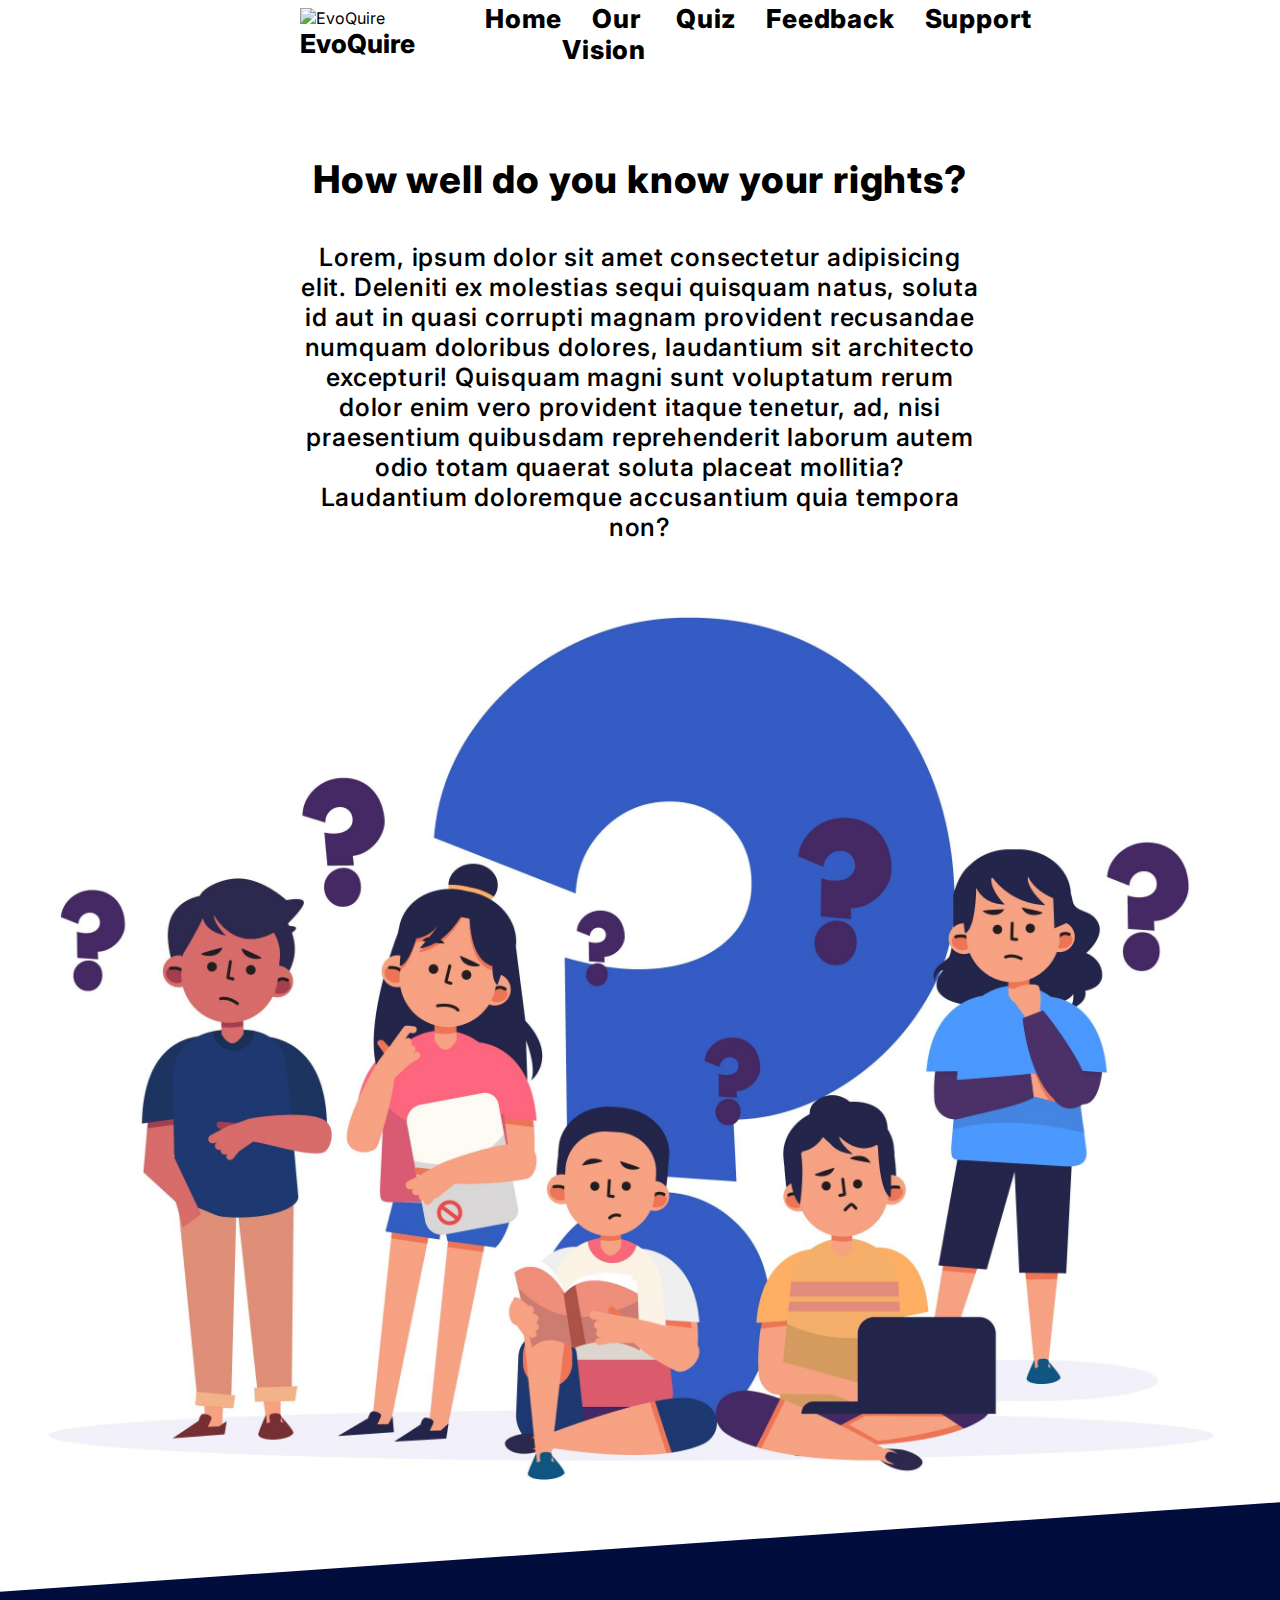
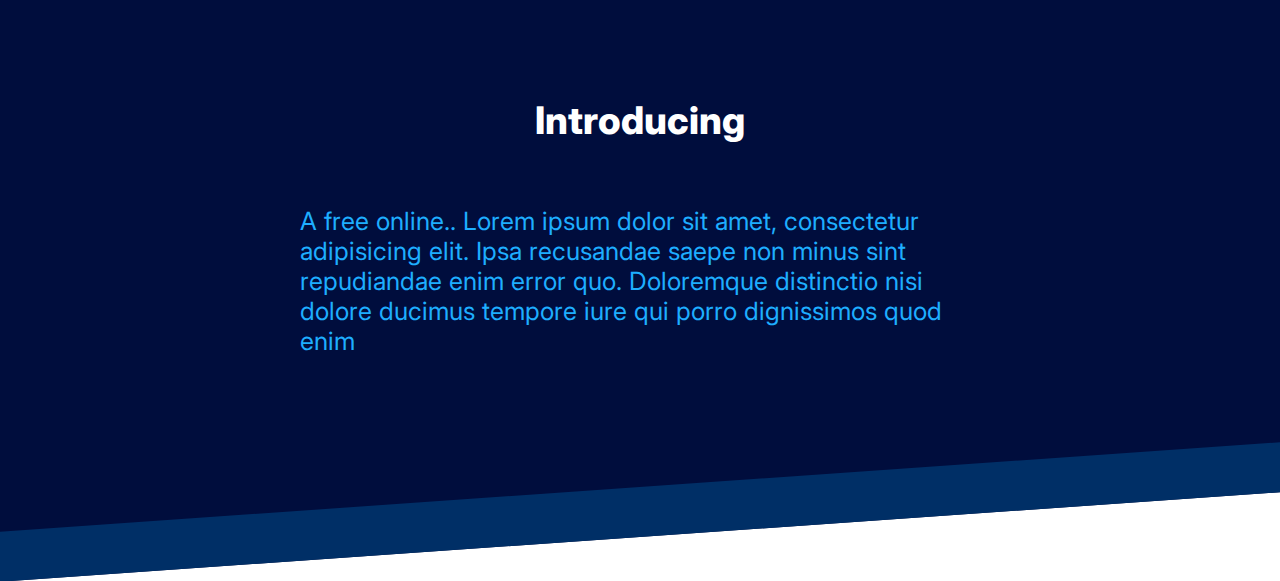
==== index.html @ 87df1ab8 "Landing page is created partly and style is added" ====
<!DOCTYPE html>
<html lang="en">
  <head>
    <meta charset="UTF-8" />
    <meta name="viewport" content="width=device-width, initial-scale=1.0" />
    <link rel="stylesheet" href="CSS/indexstyle.css" />
    <link rel="preconnect" href="https://fonts.googleapis.com" />
    <link rel="preconnect" href="https://fonts.gstatic.com" crossorigin />
    <link
      href="https://fonts.googleapis.com/css2?family=Inter:wght@100;200;300;400;500;600;700;800;900&display=swap"
      rel="stylesheet"
    />
    <title>EvoQuire - Our Vision</title>
  </head>
  <body>
    <header class="navbar">
      <div class="logo">
        <img src="#none" alt="EvoQuire" class="EvoQuire" />
        <p class="header">EvoQuire</p>
      </div>
      <div class="links">
        <ul class="link-right">
          <li><a href="#home" class="header-link">Home</a></li>
          <li><a href="#our-vision" class="header-link">Our Vision</a></li>
          <li><a href="#quiz" class="header-link">Quiz</a></li>
          <li><a href="#feedback" class="header-link">Feedback</a></li>
          <li><a href="#support" class="header-link">Support</a></li>
        </ul>
      </div>
    </header>
    <main class="content">
      <section class="upper-upper">
        <div class="text">
          <p id="heading">How well do you know your rights?</p>
          <p class="heading">
            Lorem, ipsum dolor sit amet consectetur adipisicing elit. Deleniti
            ex molestias sequi quisquam natus, soluta id aut in quasi corrupti
            magnam provident recusandae numquam doloribus dolores, laudantium
            sit architecto excepturi! Quisquam magni sunt voluptatum rerum dolor
            enim vero provident itaque tenetur, ad, nisi praesentium quibusdam
            reprehenderit laborum autem odio totam quaerat soluta placeat
            mollitia? Laudantium doloremque accusantium quia tempora non?
          </p>
        </div>
      </section>
      <section class="upper-lower">
        <div class="image">
            <img src="assets/indexquestion.jpg" alt="Do you know your rights" class = "image-holder">
        </div>
      </section>
      <section class="middle-upper">
        <div class="middle-dark">
            <p class="intro-text" id = "text">Introducing</p>
            <p class="intro-text">A free online.. Lorem ipsum dolor sit amet, consectetur adipisicing elit. Ipsa recusandae saepe non minus sint repudiandae enim error quo. Doloremque distinctio nisi dolore ducimus tempore iure qui porro dignissimos quod enim</p>
        </div>
        <div class="middle-light">
        </div>
      </section>
    </main>
  </body>
</html>
---- CSS/indexstyle.css ----
* {
    font-family: 'Inter', sans-serif;
}

body {
    margin:0 auto;
    padding:0;
    min-height: 100vh;
    min-width: 100vw;
}
/*Header part*/
.header {
    display:inline;
    font-size:26px;
    font-weight: 800;
    color:#000000;
}

.navbar {
    color:#000000;
    background-color: white;
    display:flex;
    justify-content: space-between;
    align-items: center;
    padding:0 300px;
    height:7.5vh;
}

.link-right {
    display:flex;
    justify-content: space-evenly;
    list-style: none;
}

.header-link {
    text-decoration: none;
    font-size: 26px;
    font-weight: 800;
    letter-spacing: 0.05rem;
    color:#000000;
    padding-left:30px;
}

/*Header part*/
/*main part*/

.text {
    padding:50px 300px 0px 300px;
    color:#000000;
    font-size: 25px;
    font-weight: 550;
    letter-spacing: 0.05rem;
    text-align: center;
    display: flex;
    flex-direction: column;
    justify-content: center;
    align-items: center;
}

#heading {
    font-size: 38px;
    font-weight: 800;
    margin-bottom: 15px;
}
.image {
    display:flex;
    justify-content: center;
    align-items: center;
}
.image-holder {
    width:90em;
    height:60em;
    margin-top:0px;
}

.middle-dark {
    margin-top:20px;
    background-color:#000d3d;
    left:0px;
    right: 0px;
    height:590px;
    color:white;
    transform: skewY(-4deg);
    display:flex;
    flex-direction: column;
    justify-content: flex-start;
    align-items: center;

}

.intro-text {
    transform: skewY(4deg);
    font-size: 25px;
    color:#1eaeff;
    padding:0px 300px;
}

#text {
    font-size: 38px;
    color:white;
    font-weight: 800;
    margin-top:150px;
}

.middle-light {
    color:#000d3d;
    position: absolute;
    left: 0px;
    right:0px;
    height:50px;
    background-color: #002f66;
    transform: skewY(-4deg);
    z-index: 1400;
}

.middle-upper {
    display:flex;
    flex-direction: column-reverse;
}
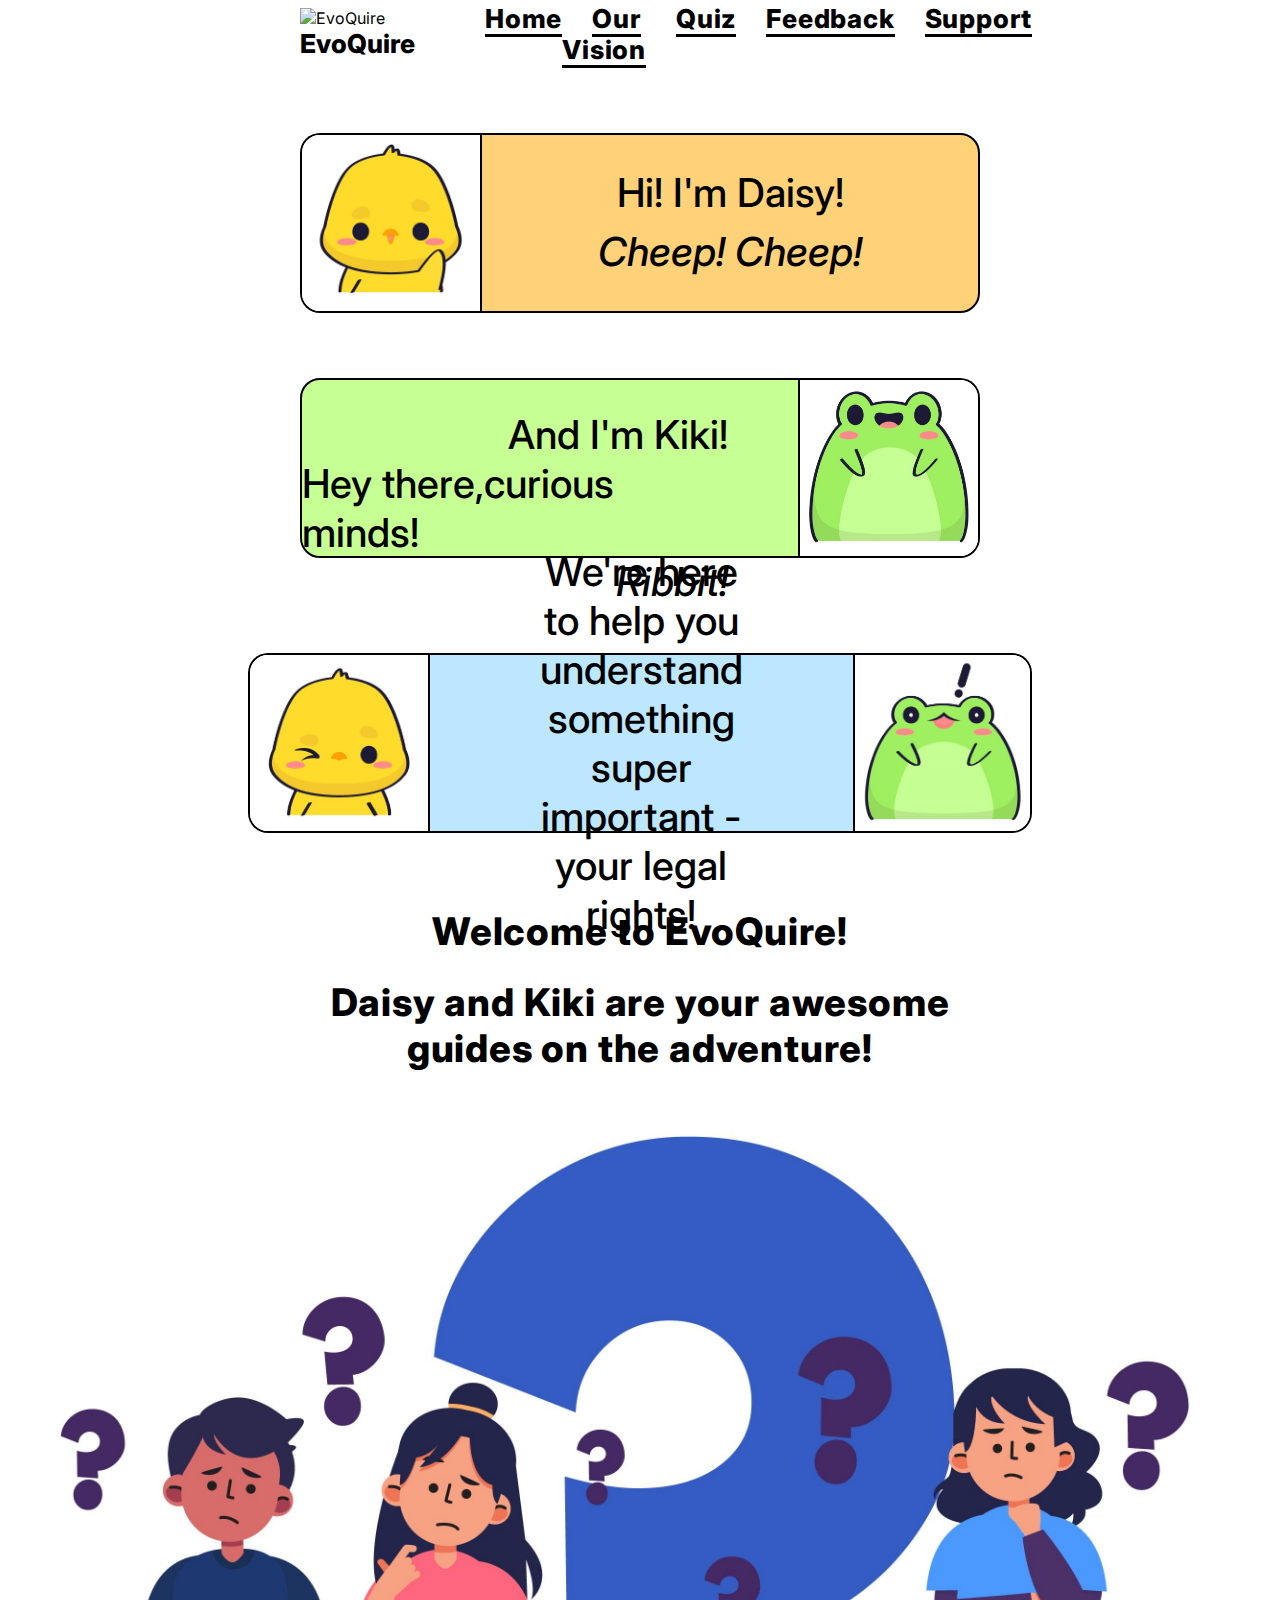
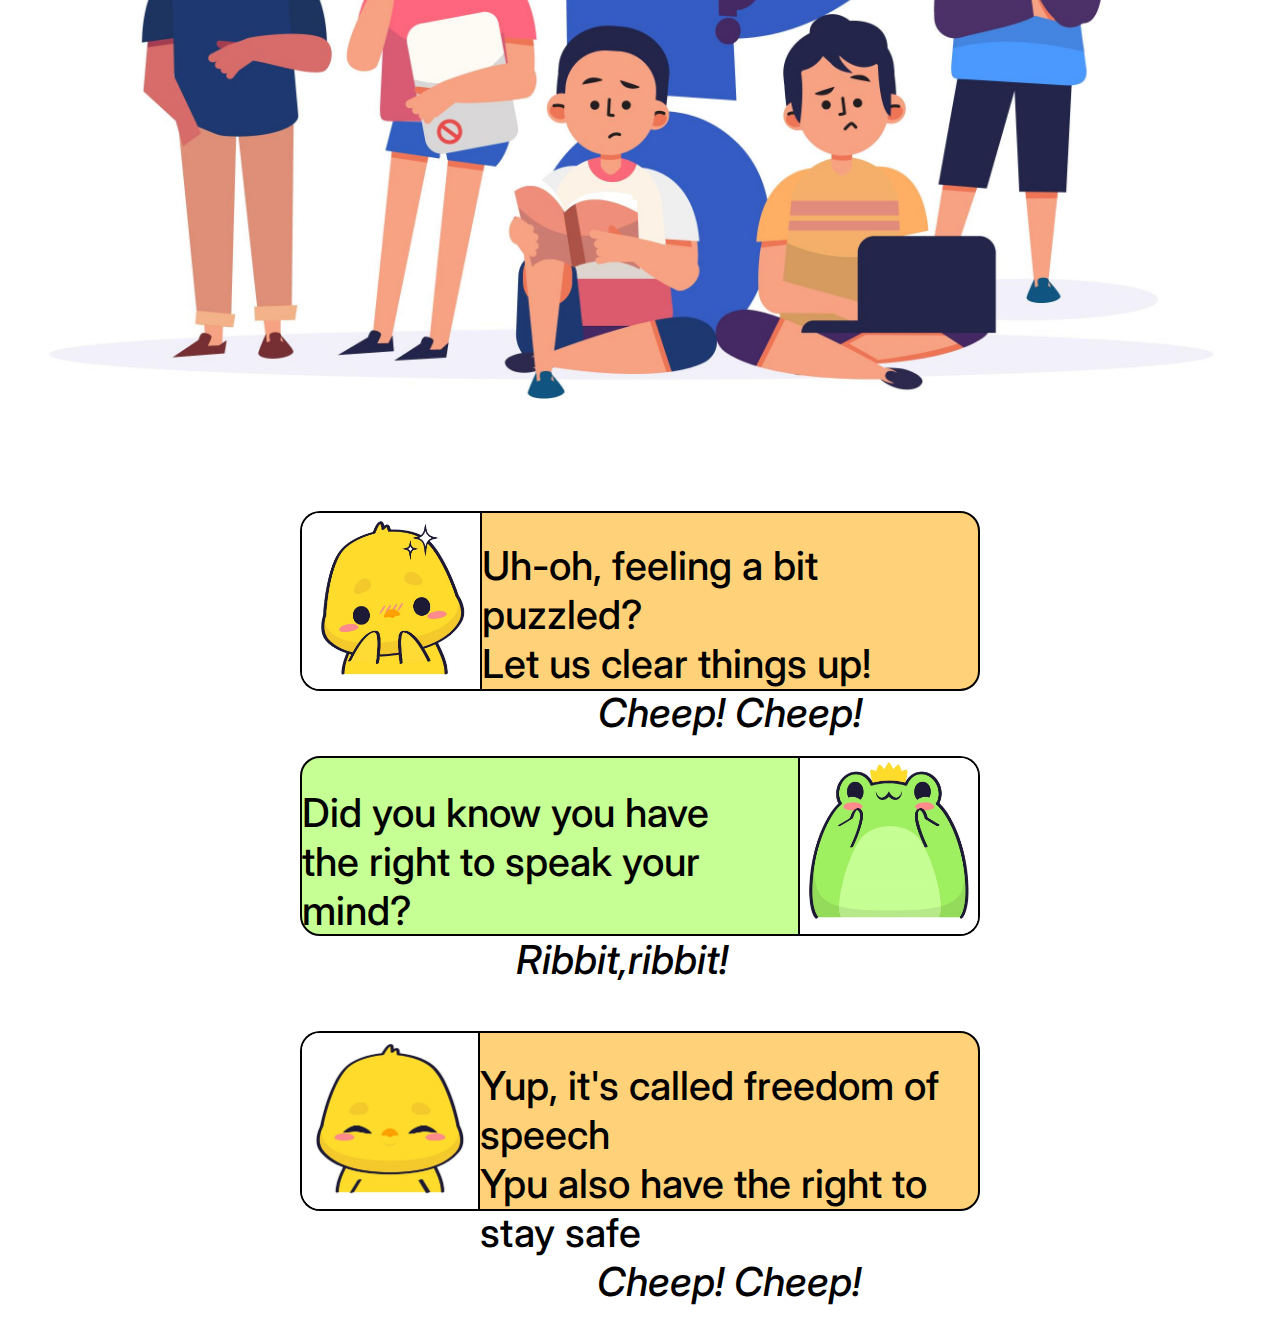
==== commit 26f649d0: "Modified the index page" ====
--- a/index.html
+++ b/index.html
@@ -28,32 +28,78 @@
         </ul>
       </div>
     </header>
+    <!--no change above -->
     <main class="content">
+      <section class="daisy-1">
+        <div class="area-1">
+            <img src="assets/daisy/daisy_02.jpg" alt="daisy" class="image-1">
+            <div class="dialogue-1">
+                <p class="dialogue-daisy-1">Hi! I'm Daisy!</p>
+                <p class="dialogue-daisy-1" id="daisy">Cheep! Cheep!</p>
+            </div>
+        </div>
+      </section>
+      <section class="daisy-2">
+        <div class="area-2">
+            <img src="assets/kiki/kiki_01.jpg" alt="Kiki" class="image-2">
+            <div class="dialogue-2">
+                <p class="dialogue-daisy-2">And I'm Kiki!</p>
+                <p class="dialogue-daisy-2">Hey there,curious minds!</p>
+                <p class="dialogue-daisy-2" id="daisy">Ribbit!</p>
+            </div>
+        </div>
+      </section>
+      <section class="daisy-3">
+        <div class="area-3">
+            <img src="assets/daisy/daisy_06.jpg" alt="daisy" class="image-3">
+            <div class="dialogue-3">
+                <p class="dialogue-daisy-3">We're here to help you understand something super important - your legal rights!</p>
+            </div>
+            <img src="assets/kiki/kiki_05.jpg" alt="kiki" class="image-4">
+        </div>
+      </section>
       <section class="upper-upper">
         <div class="text">
-          <p id="heading">How well do you know your rights?</p>
+          <p class="heading">Welcome to EvoQuire!</p>
           <p class="heading">
-            Lorem, ipsum dolor sit amet consectetur adipisicing elit. Deleniti
-            ex molestias sequi quisquam natus, soluta id aut in quasi corrupti
-            magnam provident recusandae numquam doloribus dolores, laudantium
-            sit architecto excepturi! Quisquam magni sunt voluptatum rerum dolor
-            enim vero provident itaque tenetur, ad, nisi praesentium quibusdam
-            reprehenderit laborum autem odio totam quaerat soluta placeat
-            mollitia? Laudantium doloremque accusantium quia tempora non?
+            Daisy and Kiki are your awesome guides on the adventure!
           </p>
         </div>
       </section>
       <section class="upper-lower">
         <div class="image">
-            <img src="assets/indexquestion.jpg" alt="Do you know your rights" class = "image-holder">
+          <img
+            src="assets/indexquestion.jpg"
+            alt="Do you know your rights"
+            class="image-holder"
+          />
         </div>
       </section>
-      <section class="middle-upper">
-        <div class="middle-dark">
-            <p class="intro-text" id = "text">Introducing</p>
-            <p class="intro-text">A free online.. Lorem ipsum dolor sit amet, consectetur adipisicing elit. Ipsa recusandae saepe non minus sint repudiandae enim error quo. Doloremque distinctio nisi dolore ducimus tempore iure qui porro dignissimos quod enim</p>
+      <section class="daisy-1">
+        <div class="area-1">
+            <img src="assets/daisy/daisy_01.jpg" alt="daisy" class="image-1">
+            <div class="dialogue-1">
+                <p class="dialogue-daisy-1">Uh-oh, feeling a bit puzzled?<br>Let us clear things up!</p>
+                <p class="dialogue-daisy-1" id="daisy">Cheep! Cheep!</p>
+            </div>
         </div>
-        <div class="middle-light">
+      </section>
+      <section class="daisy-2">
+        <div class="area-2">
+            <img src="assets/kiki/kiki_04.jpg" alt="Kiki" class="image-2">
+            <div class="dialogue-2">
+                <p class="dialogue-daisy-2">Did you know you have the right to speak your mind?</p>
+                <p class="dialogue-daisy-2" id="daisy">Ribbit,ribbit!</p>
+            </div>
+        </div>
+      </section>
+      <section class="daisy-1">
+        <div class="area-1">
+            <img src="assets/daisy/daisy_04.jpg" alt="daisy" class="image-1">
+            <div class="dialogue-1">
+                <p class="dialogue-daisy-1">Yup, it's called freedom of speech <br>Ypu also have the right to stay safe</p>
+                <p class="dialogue-daisy-1" id="daisy">Cheep! Cheep!</p>
+            </div>
         </div>
       </section>
     </main>
--- a/CSS/indexstyle.css
+++ b/CSS/indexstyle.css
@@ -38,11 +38,163 @@
     font-weight: 800;
     letter-spacing: 0.05rem;
     color:#000000;
-    padding-left:30px;
+    margin-left:30px;
+    border-bottom: 3.6px solid black;
 }
 
 /*Header part*/
 /*main part*/
+
+.daisy-1 {
+    margin-top: 50px;;
+    width:auto;
+    height:210px;
+}
+
+.area-1 {
+    height:210px;
+    padding:0px 300px;
+    display: flex;
+    justify-content: flex-start;
+    align-items: center;
+}
+
+.image-1 {
+    height:180px;
+    width:180px;
+    box-sizing: border-box;
+    border: 2.5px solid black;
+    border-top-left-radius: 20px;
+    border-bottom-left-radius: 20px;
+    border-right:none;
+}
+
+.dialogue-1 {
+    padding-top:28px;
+    display: flex;
+    flex-direction: column;
+    align-items: center;
+    justify-content: space-around;
+    box-sizing: border-box;
+    border-top-right-radius: 20px;
+    border-bottom-right-radius: 20px;
+    border: 2.5px solid black;
+    height:180px;
+    width:600px;
+    background-color: #ffd178;
+}
+
+.dialogue-daisy-1{
+    margin:0px;
+    font-size:40px;
+    font-weight: 500;
+}
+
+#daisy {
+    padding-bottom: 30px;
+    font-style: italic;
+}
+
+.daisy-2 {
+    margin-top: 50px;;
+    width:auto;
+    height:210px;
+}
+.area-2 {
+    height:210px;
+    padding:0px 300px;
+    display: flex;
+    flex-direction: row-reverse;
+}
+
+.dialogue-daisy-2 {
+    margin:0px;
+    font-size:40px;
+    font-weight: 500;
+}
+
+.image-2 {
+    height:180px;
+    width:180px;
+    box-sizing: border-box;
+    border: 2.5px solid black;
+    border-top-right-radius: 20px;
+    border-bottom-right-radius: 20px;
+    border-left:none;
+}
+
+.dialogue-2 {
+    padding-top: 30px;
+    padding-right: 70px;
+    display: flex;
+    flex-direction: column;
+    align-items: flex-end;
+    justify-content: space-around;
+    box-sizing: border-box;
+    border-top-left-radius: 20px;
+    border-bottom-left-radius: 20px;
+    border: 2.5px solid black;
+    height:180px;
+    width:600px;
+    background-color: #c6ff94;
+}
+
+.daisy-3 {
+    margin-top: 50px;;
+    width:auto;
+    height:210px;
+}
+
+.area-3 {
+    height:210px;
+    padding:0px 300px;
+    display: flex;
+    justify-content: center;
+    align-items: center;
+}
+
+.image-3 {
+    height:180px;
+    width:180px;
+    box-sizing: border-box;
+    border: 2.5px solid black;
+    border-top-left-radius: 20px;
+    border-bottom-left-radius: 20px;
+    border-right:none;
+}
+
+.dialogue-3 {
+    padding:5px 10px;
+    display: flex;
+    flex-direction: column;
+    align-items: center;
+    justify-content: center;
+    box-sizing: border-box;
+    border-left: none;
+    border-right: none;
+    border: 2.5px solid black;
+    height:180px;
+    width:60em;
+    background-color: #bce7ff;
+}
+
+.dialogue-daisy-3{
+    margin:0px;
+    font-size:40px;
+    font-weight: 500;
+    text-align: center;
+    padding: 0px 100px;
+}
+
+.image-4 {
+    height:180px;
+    width:180px;
+    box-sizing: border-box;
+    border: 2.5px solid black;
+    border-top-right-radius: 20px;
+    border-bottom-right-radius: 20px;
+    border-left:none;
+}
 
 .text {
     padding:50px 300px 0px 300px;
@@ -57,11 +209,13 @@
     align-items: center;
 }
 
-#heading {
+.heading {
     font-size: 38px;
     font-weight: 800;
     margin-bottom: 15px;
-}
+    margin-top:10px;
+}
+
 .image {
     display:flex;
     justify-content: center;
@@ -72,48 +226,3 @@
     height:60em;
     margin-top:0px;
 }
-
-.middle-dark {
-    margin-top:20px;
-    background-color:#000d3d;
-    left:0px;
-    right: 0px;
-    height:590px;
-    color:white;
-    transform: skewY(-4deg);
-    display:flex;
-    flex-direction: column;
-    justify-content: flex-start;
-    align-items: center;
-
-}
-
-.intro-text {
-    transform: skewY(4deg);
-    font-size: 25px;
-    color:#1eaeff;
-    padding:0px 300px;
-}
-
-#text {
-    font-size: 38px;
-    color:white;
-    font-weight: 800;
-    margin-top:150px;
-}
-
-.middle-light {
-    color:#000d3d;
-    position: absolute;
-    left: 0px;
-    right:0px;
-    height:50px;
-    background-color: #002f66;
-    transform: skewY(-4deg);
-    z-index: 1400;
-}
-
-.middle-upper {
-    display:flex;
-    flex-direction: column-reverse;
-}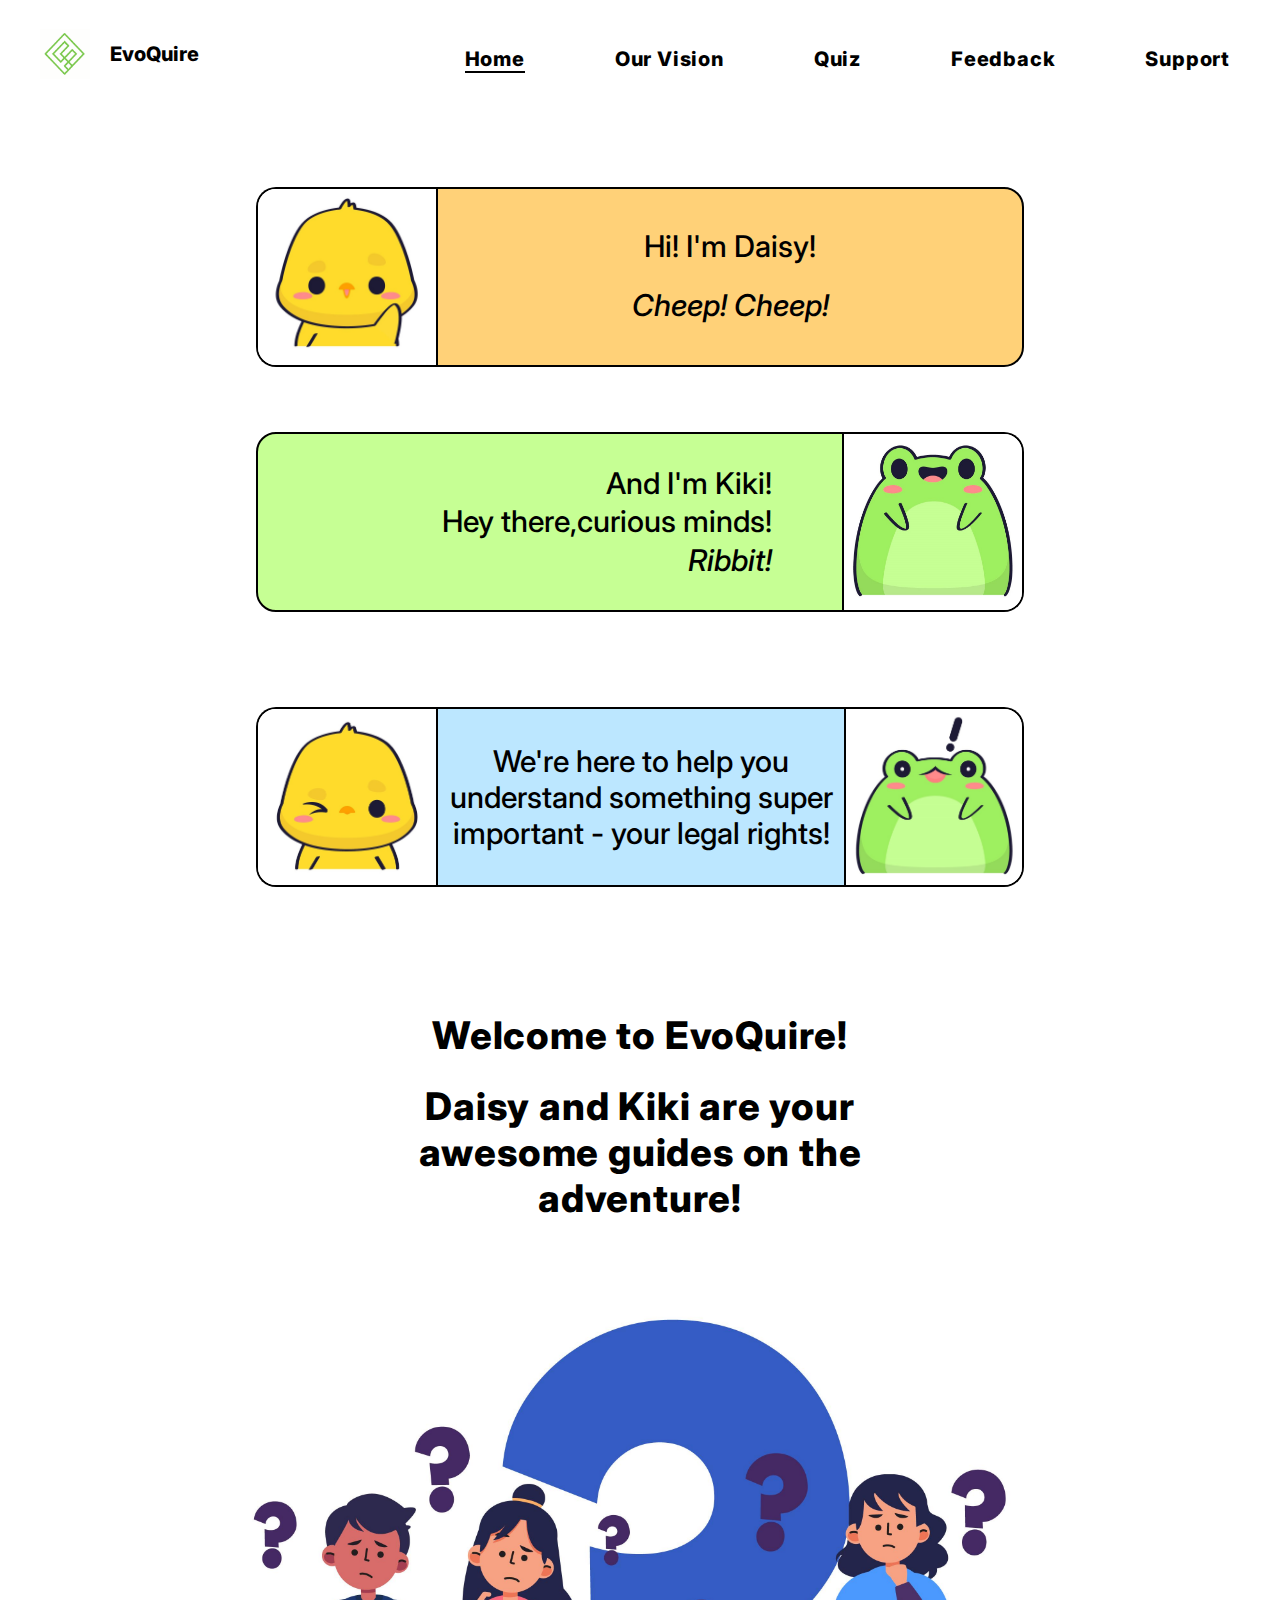
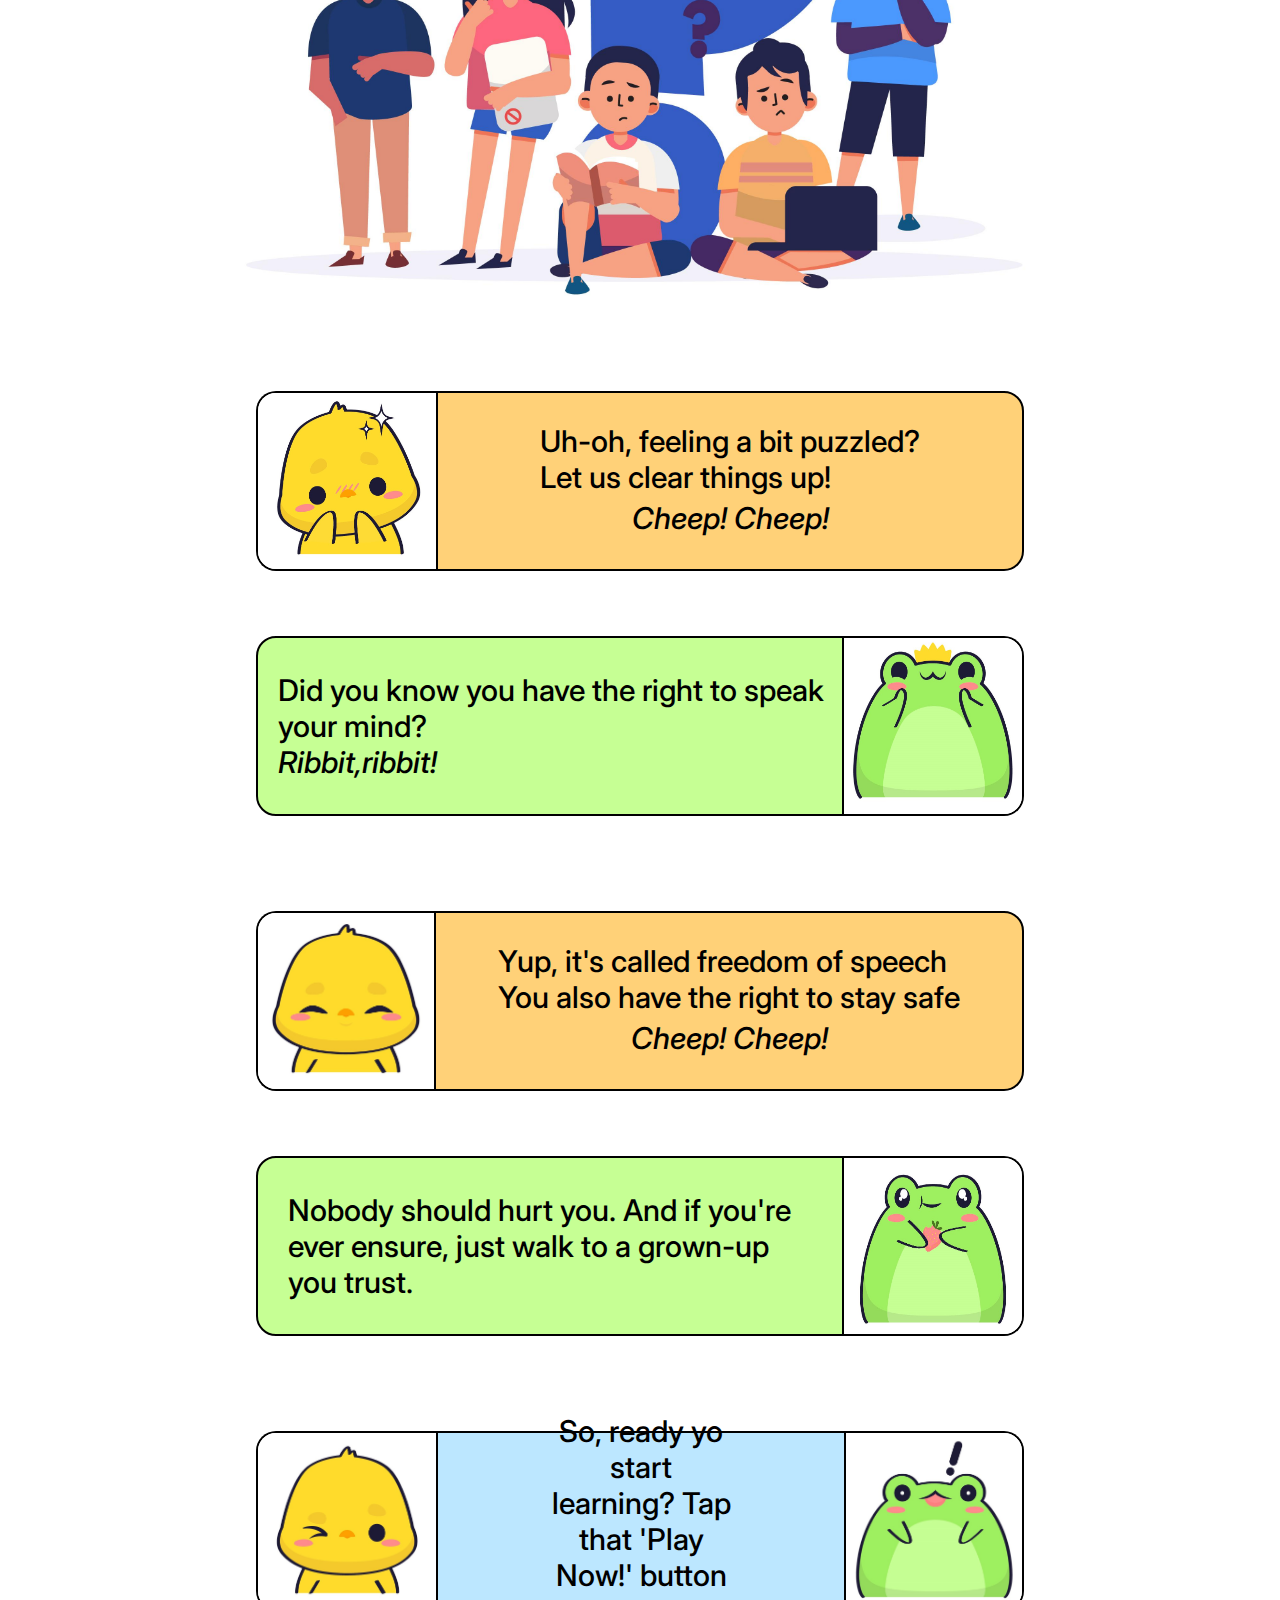
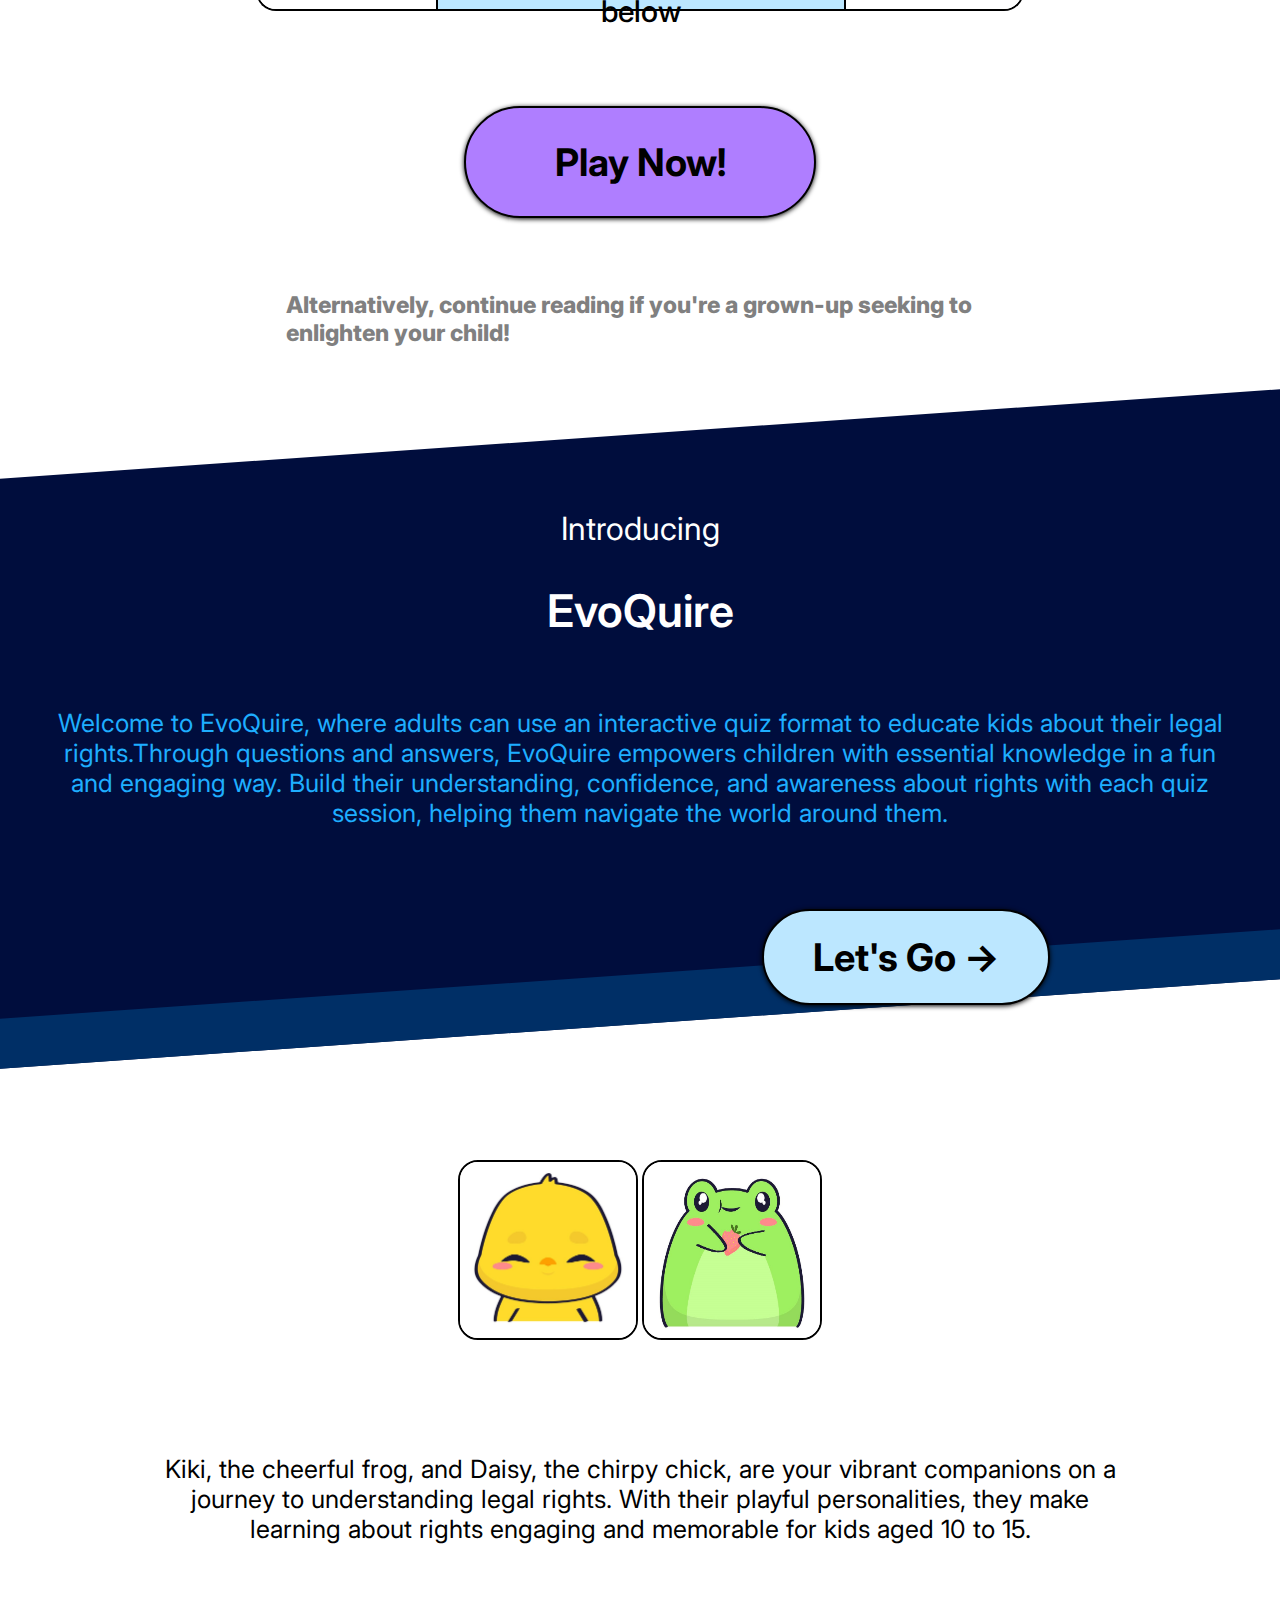
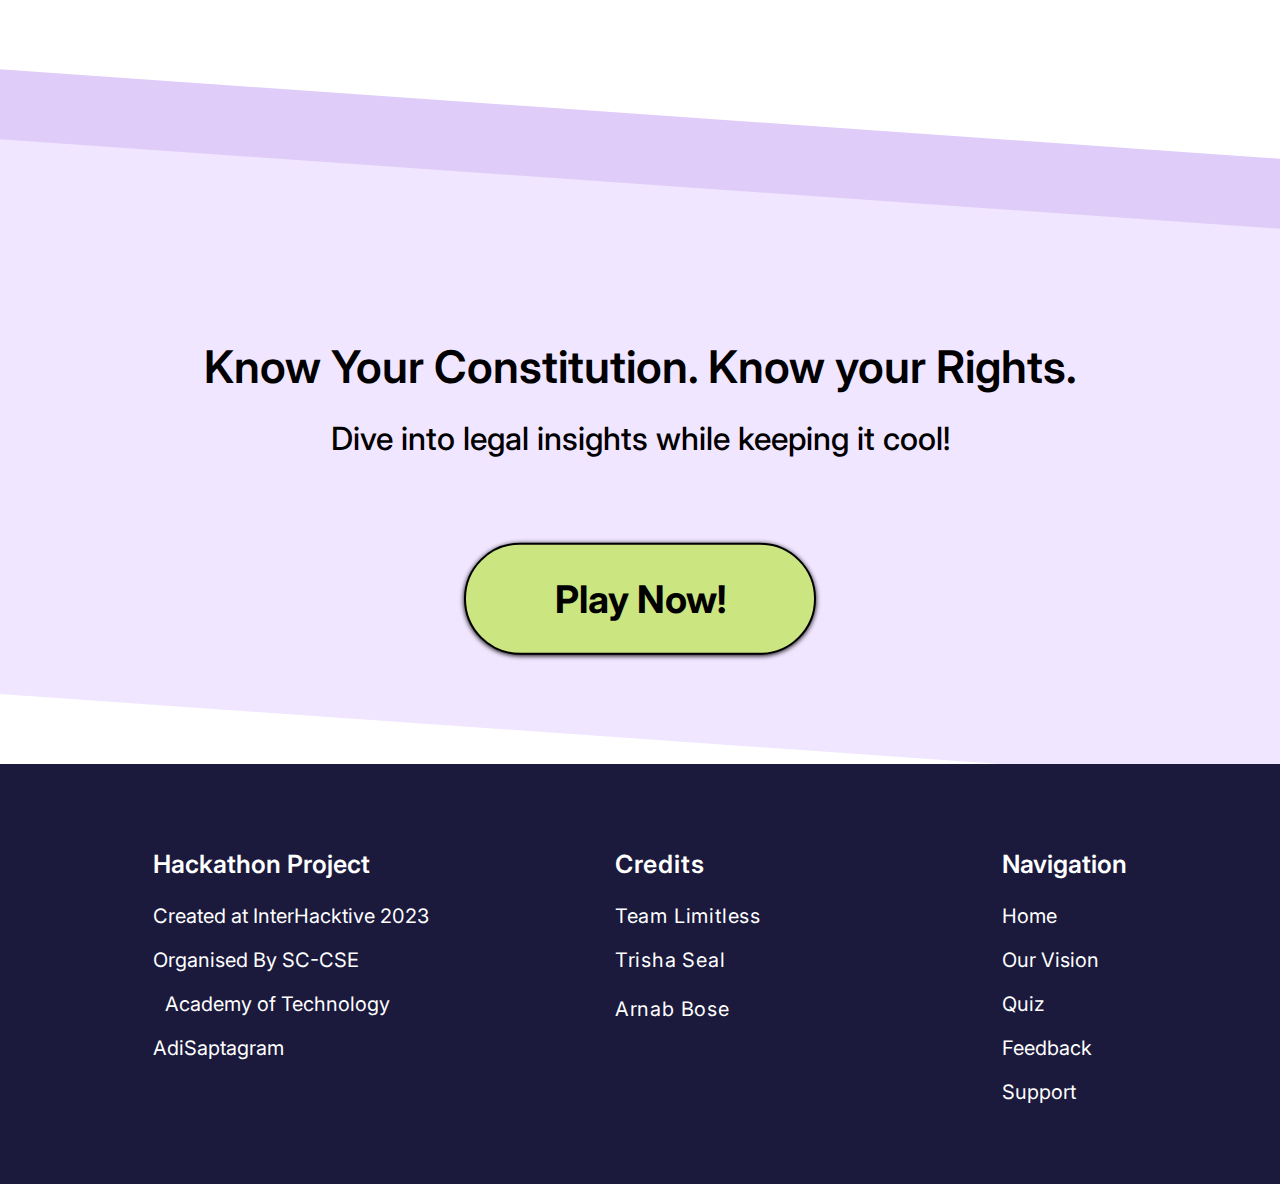
==== commit b054baf3: "landing page fix" ====
--- a/index.html
+++ b/index.html
@@ -1,107 +1,220 @@
 <!DOCTYPE html>
 <html lang="en">
-  <head>
-    <meta charset="UTF-8" />
-    <meta name="viewport" content="width=device-width, initial-scale=1.0" />
-    <link rel="stylesheet" href="CSS/indexstyle.css" />
-    <link rel="preconnect" href="https://fonts.googleapis.com" />
-    <link rel="preconnect" href="https://fonts.gstatic.com" crossorigin />
-    <link
-      href="https://fonts.googleapis.com/css2?family=Inter:wght@100;200;300;400;500;600;700;800;900&display=swap"
-      rel="stylesheet"
-    />
-    <title>EvoQuire - Our Vision</title>
-  </head>
-  <body>
-    <header class="navbar">
-      <div class="logo">
-        <img src="#none" alt="EvoQuire" class="EvoQuire" />
-        <p class="header">EvoQuire</p>
-      </div>
-      <div class="links">
-        <ul class="link-right">
-          <li><a href="#home" class="header-link">Home</a></li>
-          <li><a href="#our-vision" class="header-link">Our Vision</a></li>
-          <li><a href="#quiz" class="header-link">Quiz</a></li>
-          <li><a href="#feedback" class="header-link">Feedback</a></li>
-          <li><a href="#support" class="header-link">Support</a></li>
+
+<head>
+  <meta charset="UTF-8" />
+  <meta name="viewport" content="width=device-width, initial-scale=1.0" />
+  <link rel="stylesheet" href="CSS/indexstyle.css" />
+  <link rel="stylesheet" href="https://cdnjs.cloudflare.com/ajax/libs/font-awesome/6.4.2/css/all.min.css"
+    integrity="sha512-z3gLpd7yknf1YoNbCzqRKc4qyor8gaKU1qmn+CShxbuBusANI9QpRohGBreCFkKxLhei6S9CQXFEbbKuqLg0DA=="
+    crossorigin="anonymous" referrerpolicy="no-referrer" />
+  <link rel="preconnect" href="https://fonts.googleapis.com" />
+  <link rel="preconnect" href="https://fonts.gstatic.com" crossorigin />
+  <link href="https://fonts.googleapis.com/css2?family=Inter:wght@100;200;300;400;500;600;700;800;900&display=swap"
+    rel="stylesheet" />
+  <link rel="icon" type="image/x-icon" href="assets/logo.svg">
+  <title>EvoQuire - Home</title>
+</head>
+
+<body>
+  <header class="navbar">
+    <div class="logo">
+      <img src="assets/logoonly.png" alt="EvoQuire" class="EvoQuire" />
+      <p class="header">EvoQuire</p>
+    </div>
+    <div class="links">
+      <ul class="link-right">
+        <li><a href="index.html" class="header-link" id="current">Home</a></li>
+        <li><a href="about.html" class="header-link">Our Vision</a></li>
+        <li><a href="quiz.html" class="header-link">Quiz</a></li>
+        <li><a href="feedback.html" class="header-link">Feedback</a></li>
+        <li><a href="support.html" class="header-link">Support</a></li>
+      </ul>
+    </div>
+  </header>
+  <!--no change above -->
+  <main class="content">
+    <section class="daisy-1">
+      <div class="area-1">
+        <img src="assets/daisy/daisy_02.jpg" alt="daisy" class="image-1">
+        <div class="dialogue-1">
+          <p class="dialogue-daisy-1">Hi! I'm Daisy!</p>
+          <p class="dialogue-daisy-1" id="daisy">Cheep! Cheep!</p>
+        </div>
+      </div>
+    </section>
+    <section class="daisy-2">
+      <div class="area-2">
+        <img src="assets/kiki/kiki_01.jpg" alt="Kiki" class="image-2">
+        <div class="dialogue-2">
+          <p class="dialogue-daisy-2">And I'm Kiki!</p>
+          <p class="dialogue-daisy-2">Hey there,curious minds!</p>
+          <p class="dialogue-daisy-2" id="daisy">Ribbit!</p>
+        </div>
+      </div>
+    </section>
+    <section class="daisy-3">
+      <div class="area-3">
+        <img src="assets/daisy/daisy_06.jpg" alt="daisy" class="image-3">
+        <div class="dialogue-3">
+          <p class="dialogue-daisy-3">We're here to help you understand something super important - your legal rights!
+          </p>
+        </div>
+        <img src="assets/kiki/kiki_05.jpg" alt="kiki" class="image-4">
+      </div>
+    </section>
+    <section class="upper-upper">
+      <div class="text">
+        <p class="heading">Welcome to EvoQuire!</p>
+        <p class="heading">
+          Daisy and Kiki are your awesome guides on the adventure!
+        </p>
+      </div>
+    </section>
+    <section class="upper-lower">
+      <div class="image">
+        <img src="assets/indexquestion.jpg" alt="Do you know your rights" class="image-holder" />
+      </div>
+    </section>
+    <section class="daisy-1">
+      <div class="area-1">
+        <img src="assets/daisy/daisy_01.jpg" alt="daisy" class="image-1">
+        <div class="dialogue-1">
+          <p class="dialogue-daisy-1">Uh-oh, feeling a bit puzzled?<br>Let us clear things up!</p>
+          <p class="dialogue-daisy-1" id="daisy">Cheep! Cheep!</p>
+        </div>
+      </div>
+    </section>
+    <section class="daisy-5">
+      <div class="area-5">
+        <img src="assets/kiki/kiki_04.jpg" alt="Kiki" class="image-5">
+        <div class="dialogue-5">
+          <p class="dialogue-daisy-5">Did you know you have the right to speak your mind?</p>
+          <p class="dialogue-daisy-5" id="daisy">Ribbit,ribbit!</p>
+        </div>
+      </div>
+    </section>
+    <section class="daisy-6">
+      <div class="area-6">
+        <img src="assets/daisy/daisy_04.jpg" alt="daisy" class="image-6">
+        <div class="dialogue-6">
+          <p class="dialogue-daisy-6">Yup, it's called freedom of speech <br>You also have the right to stay safe</p>
+          <p class="dialogue-daisy-6" id="daisy">Cheep! Cheep!</p>
+        </div>
+      </div>
+    </section>
+    <section class="daisy-7">
+      <div class="area-7">
+        <img src="assets/kiki/kiki_03.jpg" alt="Kiki" class="image-7">
+        <div class="dialogue-7">
+          <p class="dialogue-daisy-7">Nobody should hurt you. And if you're ever ensure, just walk to a grown-up you
+            trust.</p>
+        </div>
+      </div>
+    </section>
+    <section class="daisy-8">
+      <div class="area-8">
+        <img src="assets/daisy/daisy_06.jpg" alt="daisy" class="image-8">
+        <div class="dialogue-8">
+          <p class="dialogue-daisy-8">So, ready yo start learning? Tap that 'Play Now!' button below</p>
+        </div>
+        <img src="assets/kiki/kiki_05.jpg" alt="kiki" class="image-9">
+      </div>
+    </section>
+    <div class="button-1">
+      <div class="play-btn"><a href="quiz.html" class="play">Play Now!</a></div>
+      <p id="btn">Alternatively, continue reading if you're a grown-up seeking to enlighten your child!</p>
+    </div>
+  </main>
+  <section class="middle-upper">
+    <div class="middle-dark">
+      <p class="intro-text" id="text">Introducing</p>
+      <p id="title">EvoQuire</p>
+      <p class="intro-text">
+        Welcome to EvoQuire, where adults can use an interactive quiz format
+        to educate kids about their legal rights.Through questions and
+        answers, EvoQuire empowers children with essential knowledge in a
+        fun and engaging way. Build their understanding, confidence, and
+        awareness about rights with each quiz session, helping them navigate
+        the world around them.
+      </p>
+    </div>
+    <div class="middle-light"></div>
+  </section>
+  <div class="button-2">
+    <div class="play-btn-2"><a href="about.html" class="play">Let's Go -></a></div>
+  </div>
+  <div class="kiki-n-chicken">
+    <div>
+      <img src="assets/daisy/daisy_04.jpg" alt="Daisy" class="chicken-only">
+      <img src="assets/kiki/kiki_03.jpg" alt="Kiki" class="frog">
+    </div>
+    <p id="photo">Kiki, the cheerful frog, and Daisy, the chirpy chick, are your vibrant companions on a journey to
+      understanding legal rights. With their playful personalities, they make learning about rights engaging and
+      memorable for kids aged 10 to 15.</p>
+  </div>
+  <section class="middle-upper-2">
+    <div class="middle-light-2"></div>
+    <div class="middle-dark-2">
+
+      <p id="title-2">Know Your Constitution. Know your Rights.</p>
+      <p class="intro-text-2" id="text-2">Dive into legal insights while keeping it cool!</p>
+      <div class="button-3">
+        <div class="play-btn-3"><a href="quiz.html" class="play-3">Play Now!</a></div>
+      </div>
+    </div>
+
+  </section>
+
+  <section class="lower">
+    <div>
+      <p class="credit">Hackathon Project</p>
+      <p>Created at InterHacktive 2023</p>
+      <p>Organised By SC-CSE</p>
+      <p>
+        <i class="fa-solid fa-building-columns"></i> Academy of Technology
+      </p>
+      <p>AdiSaptagram</p>
+    </div>
+    <div class="credits">
+      <p class="credit">Credits</p>
+      <p class="team-name">Team Limitless</p>
+      <div class="name">
+        <ul class="members">
+          <li class="our-name">
+            Trisha Seal
+            <a href="https://github.com/EmberTSeal" class="name">
+              <i class="fa-brands fa-github"></i></a>
+            <a href="https://www.linkedin.com/in/trisha-seal/" class="name">
+              <i class="fa-brands fa-linkedin"></i></a>
+          </li>
+          <li class="our-name">
+            Arnab Bose
+            <a href="https://github.com/Arnab-129" class="name">
+              <i class="fa-brands fa-github"></i></a>
+            <a href="www.linkedin.com/in/arnab-bose-440622255" class="name">
+              <i class="fa-brands fa-linkedin"></i></a>
+          </li>
         </ul>
       </div>
-    </header>
-    <!--no change above -->
-    <main class="content">
-      <section class="daisy-1">
-        <div class="area-1">
-            <img src="assets/daisy/daisy_02.jpg" alt="daisy" class="image-1">
-            <div class="dialogue-1">
-                <p class="dialogue-daisy-1">Hi! I'm Daisy!</p>
-                <p class="dialogue-daisy-1" id="daisy">Cheep! Cheep!</p>
-            </div>
-        </div>
-      </section>
-      <section class="daisy-2">
-        <div class="area-2">
-            <img src="assets/kiki/kiki_01.jpg" alt="Kiki" class="image-2">
-            <div class="dialogue-2">
-                <p class="dialogue-daisy-2">And I'm Kiki!</p>
-                <p class="dialogue-daisy-2">Hey there,curious minds!</p>
-                <p class="dialogue-daisy-2" id="daisy">Ribbit!</p>
-            </div>
-        </div>
-      </section>
-      <section class="daisy-3">
-        <div class="area-3">
-            <img src="assets/daisy/daisy_06.jpg" alt="daisy" class="image-3">
-            <div class="dialogue-3">
-                <p class="dialogue-daisy-3">We're here to help you understand something super important - your legal rights!</p>
-            </div>
-            <img src="assets/kiki/kiki_05.jpg" alt="kiki" class="image-4">
-        </div>
-      </section>
-      <section class="upper-upper">
-        <div class="text">
-          <p class="heading">Welcome to EvoQuire!</p>
-          <p class="heading">
-            Daisy and Kiki are your awesome guides on the adventure!
-          </p>
-        </div>
-      </section>
-      <section class="upper-lower">
-        <div class="image">
-          <img
-            src="assets/indexquestion.jpg"
-            alt="Do you know your rights"
-            class="image-holder"
-          />
-        </div>
-      </section>
-      <section class="daisy-1">
-        <div class="area-1">
-            <img src="assets/daisy/daisy_01.jpg" alt="daisy" class="image-1">
-            <div class="dialogue-1">
-                <p class="dialogue-daisy-1">Uh-oh, feeling a bit puzzled?<br>Let us clear things up!</p>
-                <p class="dialogue-daisy-1" id="daisy">Cheep! Cheep!</p>
-            </div>
-        </div>
-      </section>
-      <section class="daisy-2">
-        <div class="area-2">
-            <img src="assets/kiki/kiki_04.jpg" alt="Kiki" class="image-2">
-            <div class="dialogue-2">
-                <p class="dialogue-daisy-2">Did you know you have the right to speak your mind?</p>
-                <p class="dialogue-daisy-2" id="daisy">Ribbit,ribbit!</p>
-            </div>
-        </div>
-      </section>
-      <section class="daisy-1">
-        <div class="area-1">
-            <img src="assets/daisy/daisy_04.jpg" alt="daisy" class="image-1">
-            <div class="dialogue-1">
-                <p class="dialogue-daisy-1">Yup, it's called freedom of speech <br>Ypu also have the right to stay safe</p>
-                <p class="dialogue-daisy-1" id="daisy">Cheep! Cheep!</p>
-            </div>
-        </div>
-      </section>
-    </main>
-  </body>
-</html>
+    </div>
+    <div class="navigation">
+      <p id="nav">Navigation</p>
+      <ul class="link-bottom">
+        <li class="links"><a href="index.html" class="footer-link">Home</a></li>
+        <li class="links">
+          <a href="about.html" class="footer-link">Our Vision</a>
+        </li>
+        <li class="links"><a href="quiz.html" class="footer-link">Quiz</a></li>
+        <li class="links">
+          <a href="feedback.html" class="footer-link">Feedback</a>
+        </li>
+        <li class="links">
+          <a href="support.html" class="footer-link">Support</a>
+        </li>
+      </ul>
+    </div>
+  </section>
+</body>
+
+</html>--- a/CSS/indexstyle.css
+++ b/CSS/indexstyle.css
@@ -1,76 +1,321 @@
-* {
-    font-family: 'Inter', sans-serif;
+:root {
+  font-family: "Inter", sans-serif;
 }
 
 body {
-    margin:0 auto;
-    padding:0;
-    min-height: 100vh;
-    min-width: 100vw;
+  margin: 0 auto;
+  padding: 0;
+  min-height: 100vh;
+  min-width: 100vw;
 }
 /*Header part*/
 .header {
-    display:inline;
-    font-size:26px;
-    font-weight: 800;
-    color:#000000;
+  display: inline;
+  font-size: 20px;
+  font-weight: 800;
+  color: #000000;
 }
 
 .navbar {
-    color:#000000;
-    background-color: white;
-    display:flex;
-    justify-content: space-between;
-    align-items: center;
-    padding:0 300px;
-    height:7.5vh;
+  color: #000000;
+  background-color: white;
+  display: flex;
+  justify-content: space-between;
+  align-items: center;
+  padding: 20px;
+  height: 7.5vh;
 }
 
 .link-right {
-    display:flex;
-    justify-content: space-evenly;
-    list-style: none;
+  display: flex;
+  justify-content: space-evenly;
+  list-style: none;
 }
 
 .header-link {
-    text-decoration: none;
-    font-size: 26px;
-    font-weight: 800;
-    letter-spacing: 0.05rem;
-    color:#000000;
-    margin-left:30px;
-    border-bottom: 3.6px solid black;
+  text-decoration: none;
+  font-size: 20px;
+  font-weight: 800;
+  letter-spacing: 0.05rem;
+  color: #000000;
+  margin-left: 60px;
+  margin-right: 30px;
+}
+.logo {
+  display: flex;
+  justify-content: center;
+  align-items: center;
+}
+.logo img {
+  padding: 20px;
+  width: 50px;
+  height: 50px;
+}
+
+#current{
+    border-bottom: 2px solid #000000;
 }
 
 /*Header part*/
 /*main part*/
 
+main{
+    margin: 5% 20%;
+}
+
 .daisy-1 {
-    margin-top: 50px;;
-    width:auto;
-    height:210px;
+  margin-top: 50px;
+  width: auto;
+  height: 210px;
 }
 
 .area-1 {
-    height:210px;
-    padding:0px 300px;
-    display: flex;
-    justify-content: flex-start;
-    align-items: center;
+  height: 210px;
+  padding: 0px;
+  display: flex;
+  justify-content: flex-start;
+  align-items: center;
 }
 
 .image-1 {
-    height:180px;
-    width:180px;
-    box-sizing: border-box;
-    border: 2.5px solid black;
+  height: 180px;
+  width: 180px;
+  box-sizing: border-box;
+  border: 2.5px solid black;
+  border-top-left-radius: 20px;
+  border-bottom-left-radius: 20px;
+  border-right: none;
+}
+
+.dialogue-1 {
+  padding-top: 28px;
+  display: flex;
+  flex-direction: column;
+  align-items: center;
+  justify-content: space-around;
+  box-sizing: border-box;
+  border-top-right-radius: 20px;
+  border-bottom-right-radius: 20px;
+  border: 2.5px solid black;
+  height: 180px;
+  width: 600px;
+  background-color: #ffd178;
+}
+
+.dialogue-daisy-1 {
+  margin: 0px;
+  font-size: 30px;
+  font-weight: 500;
+}
+/*daisy -1*/
+#daisy {
+  padding-bottom: 30px;
+  font-style: italic;
+}
+
+.daisy-2 {
+  margin-top: 50px;
+  width: auto;
+  height: 210px;
+}
+.area-2 {
+  height: 210px;
+  padding: 0px;
+  display: flex;
+  flex-direction: row-reverse;
+}
+
+.dialogue-daisy-2 {
+  margin: 0px;
+  font-size: 30px;
+  font-weight: 500;
+}
+
+.image-2 {
+  height: 180px;
+  width: 180px;
+  box-sizing: border-box;
+  border: 2.5px solid black;
+  border-top-right-radius: 20px;
+  border-bottom-right-radius: 20px;
+  border-left: none;
+}
+
+.dialogue-2 {
+  padding-top: 30px;
+  padding-right: 70px;
+  display: flex;
+  flex-direction: column;
+  align-items: flex-end;
+  justify-content: space-around;
+  box-sizing: border-box;
+  border-top-left-radius: 20px;
+  border-bottom-left-radius: 20px;
+  border: 2.5px solid black;
+  height: 180px;
+  width: 600px;
+  background-color: #c6ff94;
+}
+/* kiki -1*/
+.daisy-3 {
+  margin-top: 50px;
+  width: auto;
+  height: 210px;
+}
+
+.area-3 {
+  height: 210px;
+  padding: 0px ;
+  display: flex;
+  justify-content: center;
+  align-items: center;
+}
+
+.image-3 {
+  height: 180px;
+  width: 180px;
+  box-sizing: border-box;
+  border: 2.5px solid black;
+  border-top-left-radius: 20px;
+  border-bottom-left-radius: 20px;
+  border-right: none;
+}
+
+.dialogue-3 {
+  padding: 5px 10px;
+  display: flex;
+  flex-direction: column;
+  align-items: center;
+  justify-content: center;
+  box-sizing: border-box;
+  border-left: none;
+  border-right: none;
+  border: 2.5px solid black;
+  height: 180px;
+  width: 60em;
+  background-color: #bce7ff;
+}
+
+.dialogue-daisy-3 {
+  margin: 0px;
+  font-size: 30px;
+  font-weight: 500;
+  text-align: center;
+}
+
+.image-4 {
+  height: 180px;
+  width: 180px;
+  box-sizing: border-box;
+  border: 2.5px solid black;
+  border-top-right-radius: 20px;
+  border-bottom-right-radius: 20px;
+  border-left: none;
+}
+
+.text {
+  padding: 50px 50px 0px 50px;
+  color: #000000;
+  font-size: 25px;
+  font-weight: 550;
+  letter-spacing: 0.05rem;
+  text-align: center;
+  display: flex;
+  flex-direction: column;
+  justify-content: center;
+  align-items: center;
+  margin:50px;
+}
+/*daisy and kiki -1*/
+.heading {
+  font-size: 38px;
+  font-weight: 800;
+  margin-bottom: 15px;
+  margin-top: 10px;
+}
+
+.image {
+  display: flex;
+  justify-content: center;
+  align-items: center;
+}
+.image-holder {
+  width: 65em;
+  height: 40em;
+  margin-top: 0px;
+}
+/* kiki- 2*/
+.daisy-5 {
+    margin-top: 50px;
+    width: auto;
+    height: 210px;
+  }
+  .area-5 {
+    height: 210px;
+    padding: 0px;
+    display: flex;
+    flex-direction: row-reverse;
+  }
+  
+  .dialogue-daisy-5 {
+    margin: 0px;
+    font-size: 30px;
+    font-weight: 500;
+  }
+  
+  .image-5 {
+    height: 180px;
+    width: 180px;
+    box-sizing: border-box;
+    border: 2.5px solid black;
+    border-top-right-radius: 20px;
+    border-bottom-right-radius: 20px;
+    border-left: none;
+  }
+  
+  .dialogue-5 {
+    padding-top: 30px;
+    padding-left: 20px;
+    display: flex;
+    flex-direction: column;
+    align-items: flex-start;
+    justify-content: center;
+    box-sizing: border-box;
     border-top-left-radius: 20px;
     border-bottom-left-radius: 20px;
-    border-right:none;
-}
-
-.dialogue-1 {
-    padding-top:28px;
+    border: 2.5px solid black;
+    height: 180px;
+    width: 650px;
+    background-color: #c6ff94;
+  }
+/*chicken 5*/
+
+.daisy-6 {
+    margin-top: 50px;
+    width: auto;
+    height: 210px;
+  }
+  
+  .area-6 {
+    height: 210px;
+    padding: 0px;
+    display: flex;
+    justify-content: flex-start;
+    align-items: center;
+  }
+  
+  .image-6 {
+    height: 180px;
+    width: 180px;
+    box-sizing: border-box;
+    border: 2.5px solid black;
+    border-top-left-radius: 20px;
+    border-bottom-left-radius: 20px;
+    border-right: none;
+  }
+  
+  .dialogue-6 {
+    padding-top: 28px;
     display: flex;
     flex-direction: column;
     align-items: center;
@@ -79,92 +324,86 @@
     border-top-right-radius: 20px;
     border-bottom-right-radius: 20px;
     border: 2.5px solid black;
-    height:180px;
-    width:600px;
+    height: 180px;
+    width: 800px;
     background-color: #ffd178;
-}
-
-.dialogue-daisy-1{
-    margin:0px;
-    font-size:40px;
+  }
+  
+  .dialogue-daisy-6 {
+    margin: 0px;
+    font-size: 30px;
     font-weight: 500;
-}
-
-#daisy {
-    padding-bottom: 30px;
-    font-style: italic;
-}
-
-.daisy-2 {
-    margin-top: 50px;;
-    width:auto;
-    height:210px;
-}
-.area-2 {
-    height:210px;
-    padding:0px 300px;
+  }
+  /*kiki*/
+  .daisy-7 {
+    margin-top: 50px;
+    width: auto;
+    height: 210px;
+  }
+  .area-7 {
+    height: 210px;
+    padding: 0px;
     display: flex;
     flex-direction: row-reverse;
-}
-
-.dialogue-daisy-2 {
-    margin:0px;
-    font-size:40px;
+  }
+  
+  .dialogue-daisy-7 {
+    margin: 0px;
+    font-size: 30px;
     font-weight: 500;
-}
-
-.image-2 {
-    height:180px;
-    width:180px;
+  }
+  
+  .image-7 {
+    height: 180px;
+    width: 180px;
     box-sizing: border-box;
     border: 2.5px solid black;
     border-top-right-radius: 20px;
     border-bottom-right-radius: 20px;
-    border-left:none;
-}
-
-.dialogue-2 {
-    padding-top: 30px;
-    padding-right: 70px;
+    border-left: none;
+  }
+  
+  .dialogue-7 {
+    padding:10px 30px;
     display: flex;
     flex-direction: column;
-    align-items: flex-end;
-    justify-content: space-around;
+    align-items: flex-start;
+    justify-content: center;
     box-sizing: border-box;
     border-top-left-radius: 20px;
     border-bottom-left-radius: 20px;
     border: 2.5px solid black;
-    height:180px;
-    width:600px;
+    height: 180px;
+    width: 650px;
     background-color: #c6ff94;
-}
-
-.daisy-3 {
-    margin-top: 50px;;
-    width:auto;
-    height:210px;
-}
-
-.area-3 {
-    height:210px;
-    padding:0px 300px;
-    display: flex;
-    justify-content: center;
-    align-items: center;
-}
-
-.image-3 {
-    height:180px;
-    width:180px;
+  }
+
+  .daisy-8 {
+    margin-top: 50px;
+    width: auto;
+    height: 210px;
+  }
+  
+  .area-8 {
+    height: 210px;
+    padding: 0px ;
+    display: flex;
+    justify-content: center;
+    align-items: center;
+  }
+  
+  .image-8 {
+    height: 180px;
+    width: 180px;
     box-sizing: border-box;
     border: 2.5px solid black;
     border-top-left-radius: 20px;
     border-bottom-left-radius: 20px;
-    border-right:none;
-}
-
-.dialogue-3 {
-    padding:5px 10px;
+    border-right: none;
+  }
+  
+  .dialogue-8 {
+    padding: 5px 10px;
     display: flex;
     flex-direction: column;
     align-items: center;
@@ -173,56 +412,359 @@
     border-left: none;
     border-right: none;
     border: 2.5px solid black;
-    height:180px;
-    width:60em;
+    height: 180px;
+    width: 60em;
     background-color: #bce7ff;
-}
-
-.dialogue-daisy-3{
-    margin:0px;
-    font-size:40px;
+  }
+  
+  .dialogue-daisy-8 {
+    margin: 0px;
+    font-size: 30px;
     font-weight: 500;
     text-align: center;
     padding: 0px 100px;
-}
-
-.image-4 {
-    height:180px;
-    width:180px;
+  }
+  
+  .image-9 {
+    height: 180px;
+    width: 180px;
     box-sizing: border-box;
     border: 2.5px solid black;
     border-top-right-radius: 20px;
     border-bottom-right-radius: 20px;
-    border-left:none;
-}
-
-.text {
-    padding:50px 300px 0px 300px;
+    border-left: none;
+  }
+
+  .play-btn {
+    margin:50px;
+    height:7em;
+    width:22em;
+    background-color: #af7eff;
+    border:2px solid black;
+    border-radius: 60px;
+    box-sizing: border-box;
+    display: flex;
+    justify-content: center;
+    align-items: center;
+    box-shadow: 0px 1px 5px black;
+    z-index: 12;
+  }
+.play-btn:active{
+    transform: translateY(10px);
+}
+
+  .play {
+    text-decoration: none;
     color:#000000;
+    font-size: 38px;
+    font-weight: 700;
+  }
+
+  .button-1 {
+    display: flex;
+    justify-content: center;
+    align-items:center;
+    flex-direction:column;
+    margin:30px;
+  }
+
+  #btn {
+    font-size: 23px;
+    font-weight: 800;
+    color: #808080;
+  }
+
+  .middle-dark {
+    background-color:#000d3d;
+    left:0px;
+    right:0px;
+    height:590px;
+    color:white;
+    transform: skewY(-4deg);
+    display:flex;
+    flex-direction: column;
+    justify-content: flex-start;
+    align-items: center;
+    z-index: 500;
+
+}
+
+.intro-text {
+    transform: skewY(4deg);
     font-size: 25px;
-    font-weight: 550;
+    color:#1eaeff;
+    padding:0px 50px;
+    text-align: center;
+}
+
+#title{
+    font-size: 45px;
+    color:white;
+    font-weight: 600;
+    margin-top:30px;
+    transform: skewY(4deg);
+}
+
+#text {
+    font-size: 32px;
+    color: white;
+    padding-top:70px;
+    margin:5px;
+}
+
+.middle-light {
+    color:#000d3d;
+    position: absolute;
+    left: 0px;
+    right:0px;
+    height:50px;
+    background-color: #002f66;
+    transform: skewY(-4deg);
+    z-index: 1400;
+}
+
+.middle-upper {
+    display:flex;
+    flex-direction: column-reverse;
+}
+
+.button-2 {
+    display: flex;
+    justify-content: flex-start;
+    align-items:flex-end;
+    flex-direction:column;
+    margin:0px;
+    top:-115px;
+    right:150px;
+    position:relative;
+    z-index: 2000;
+}
+
+.play-btn-2 {
+    margin: 0px 80px;
+    height:6em;
+    width:18em;
+    background-color:#bce7ff;
+    border:2px solid black;
+    border-radius: 60px;
+    box-sizing: border-box;
+    display: flex;
+    justify-content: center;
+    align-items: center;
+    box-shadow: 0px 1px 5px black;
+    z-index: 12;
+  }
+
+  .play-btn-2:active{
+    transform: translateY(10px);
+}
+
+.daisy-n-text {
+    display:flex;
+    justify-content: center;
+    align-items: center;
+}
+
+.chicken-only {
+    height: 180px;
+    width: 180px;
+    box-sizing: border-box;
+    border: 2.5px solid black;
+    border-radius: 20px;
+}
+
+#photo {
+    font-size: 25px;
+    color:black;
+    margin:50px;
+    text-align: center;
+    padding: 60px;
+}
+
+.frog {
+    height: 180px;
+    width: 180px;
+    box-sizing: border-box;
+    border: 2.5px solid black;
+    border-radius: 20px;
+    align-self: right;
+
+}
+
+.kiki-n-chicken {
+    display:flex;
+    flex-direction: column;
+    align-items: center;
+    margin: 40px;
+}
+
+.middle-dark-2 {
+    background-color: #f1e6ff;
+    left: 0px;
+    right: 0px;
+    height: 600px;
+    color: white;
+    transform: skewY(4deg);
+    transform-origin: top left; 
+    display: flex;
+    flex-direction: column;
+    justify-content: flex-start;
+    align-items: center;
+    z-index: 500;
+}
+
+
+.intro-text-2 {
+    transform: skewY(-4deg);
+    font-size: 25px;
+    font-weight: 500;
+    color:#1eaeff;
+    padding:0px 200px;
+    text-align: center;
+}
+
+#title-2{
+    font-size: 45px;
+    color:black;
+    font-weight: 600;
+    margin-top:200px;
+    margin-bottom: 20px;
+    transform: skewY(-4deg);
+    z-index: 9000;
+    position: relative;
+}
+
+#text-2{
+    font-size: 32px;
+    color: black;
+    margin-top:70px;
+    margin:5px;
+}
+
+.middle-light-2{
+    color:black;
+    position: relative;
+    left: 0px;
+    right:0px;
+    height:70px;
+    bottom:580px;
+    background-color: #e0ccf9;
+    transform: skewY(4deg);
+    z-index: 1400;
+}
+
+.middle-upper-2{
+    display:flex;
+    flex-direction: column-reverse;
+}
+.play-btn-3 {
+    margin:50px;
+    height:7em;
+    width:22em;
+    background-color: #cbe581;
+    border:2px solid black;
+    border-radius: 60px;
+    box-sizing: border-box;
+    display: flex;
+    justify-content: center;
+    align-items: center;
+    box-shadow: 0px 1px 5px black;
+    z-index: 12;
+    transform: skewY(-4deg);
+  }
+.play-btn-3:active{
+    transform: translateY(10px);
+}
+
+  .play-3{
+    text-decoration: none;
+    color:#000000;
+    font-size: 38px;
+    font-weight: 700;
+  }
+
+  .button-3 {
+    display: flex;
+    justify-content: center;
+    align-items:center;
+    flex-direction:column;
+    margin:30px;
+  }
+/*Footer part*/
+.lower {
+    max-width: 100vw;
+    color:white;
+    background-color:#1b1a3d;
+    padding:60px 60px;
+    display: flex;
+    font-size: 20px;
+    justify-content:space-around;
+    z-index:500;
+    position: relative;
+}
+.hackathon {
+    font-size: 25px;
+    font-weight: 400;
     letter-spacing: 0.05rem;
-    text-align: center;
-    display: flex;
-    flex-direction: column;
-    justify-content: center;
-    align-items: center;
-}
-
-.heading {
-    font-size: 38px;
-    font-weight: 800;
-    margin-bottom: 15px;
-    margin-top:10px;
-}
-
-.image {
-    display:flex;
-    justify-content: center;
-    align-items: center;
-}
-.image-holder {
-    width:90em;
-    height:60em;
-    margin-top:0px;
-}
+}
+.credits {
+    font-size: 20px;
+    font-weight: 400;
+    letter-spacing: 0.05rem;
+    margin-right: 55px;
+}
+
+.credit {
+    font-size: 25px;
+    font-weight: 600;
+}
+
+.members {
+    list-style: none;
+    padding-left: 0px;
+}
+
+.our-name {
+    padding-bottom: 25px;
+}
+
+.navigation {
+    font-size: 20px;
+}
+
+.link-bottom {
+    list-style: none;
+    
+    padding-left: 0px;
+}
+
+.footer-link {
+    text-decoration: none;
+    color:white;
+}
+
+.links {
+    padding:10px 0px 10px 0px;
+}
+
+.links:first-child{
+    padding-top: 0px;
+}
+
+.links:last-child {
+    padding-bottom:0px;
+}
+#nav {
+    font-size: 25px;
+    font-weight: 600;
+}
+
+.name {
+    color:white;
+    text-decoration: none;
+}
+
+i {
+    padding-left: 6px;
+    padding-right: 6px;
+}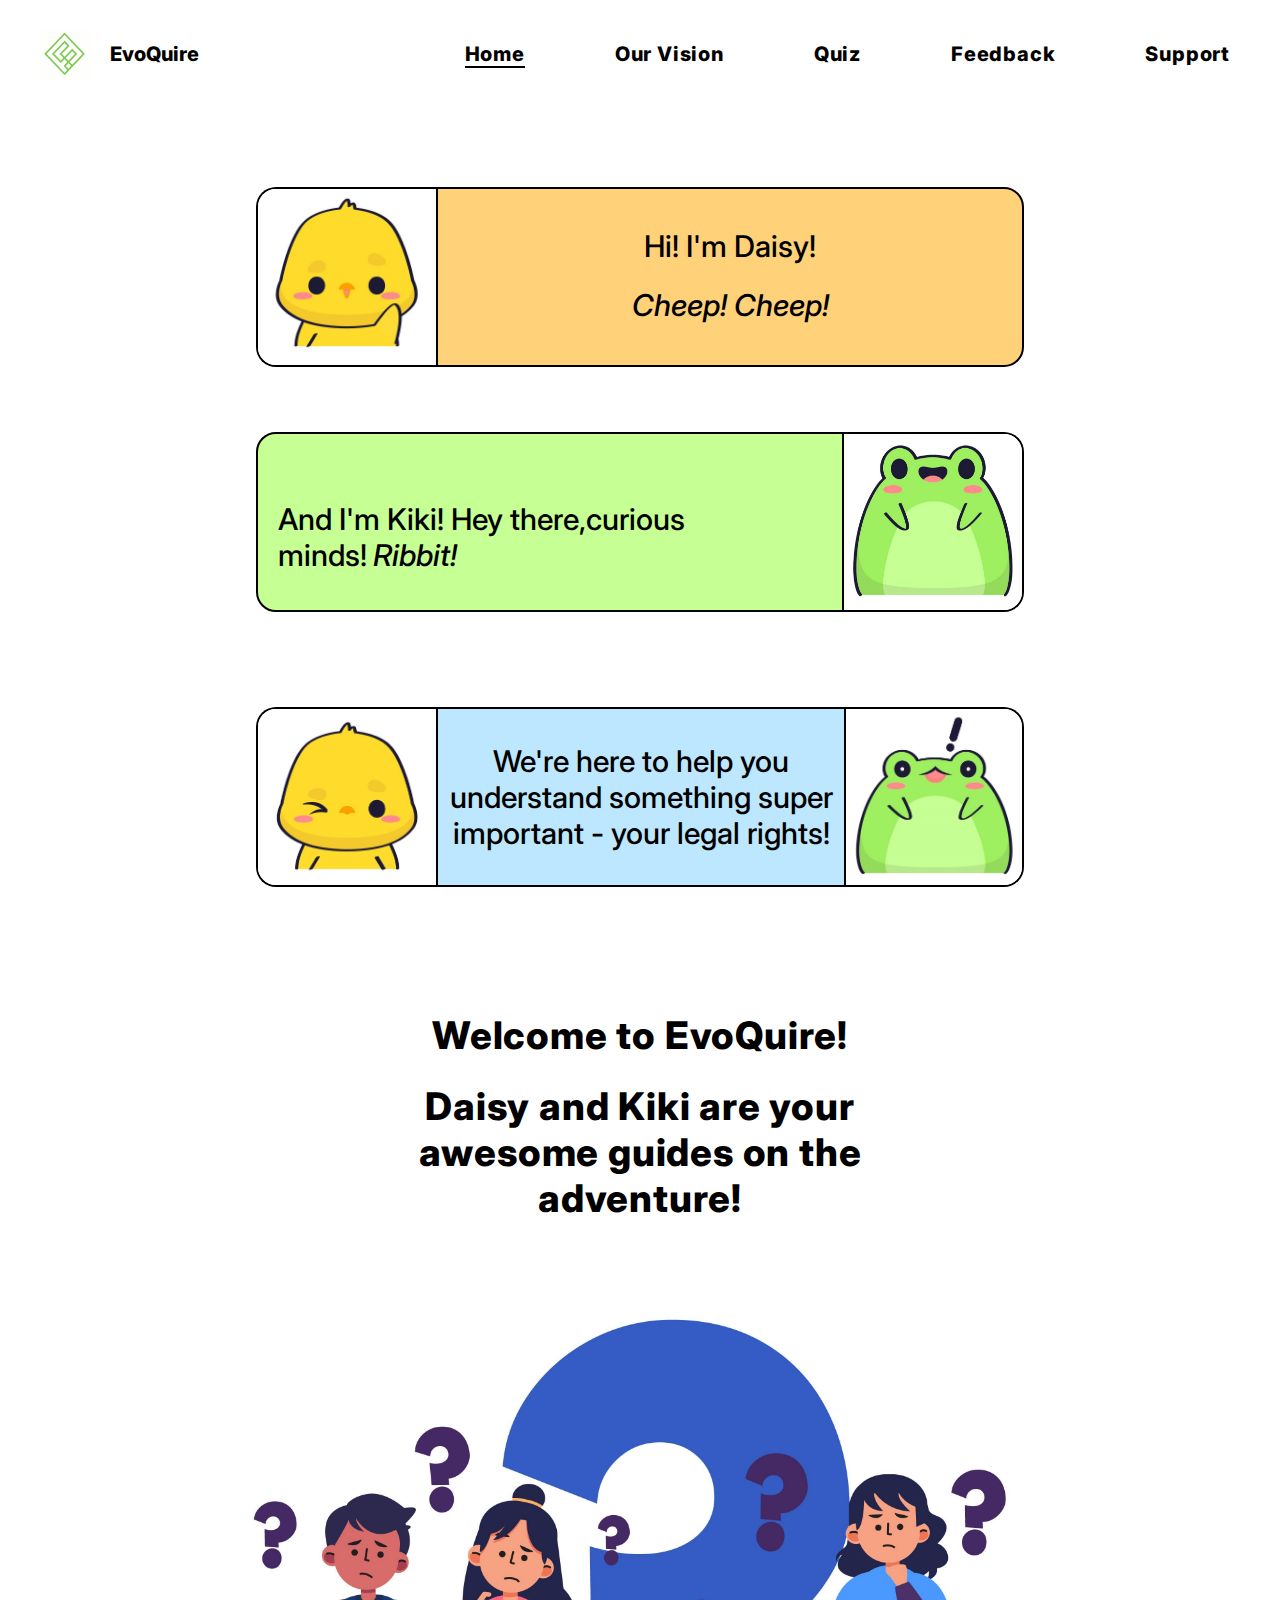
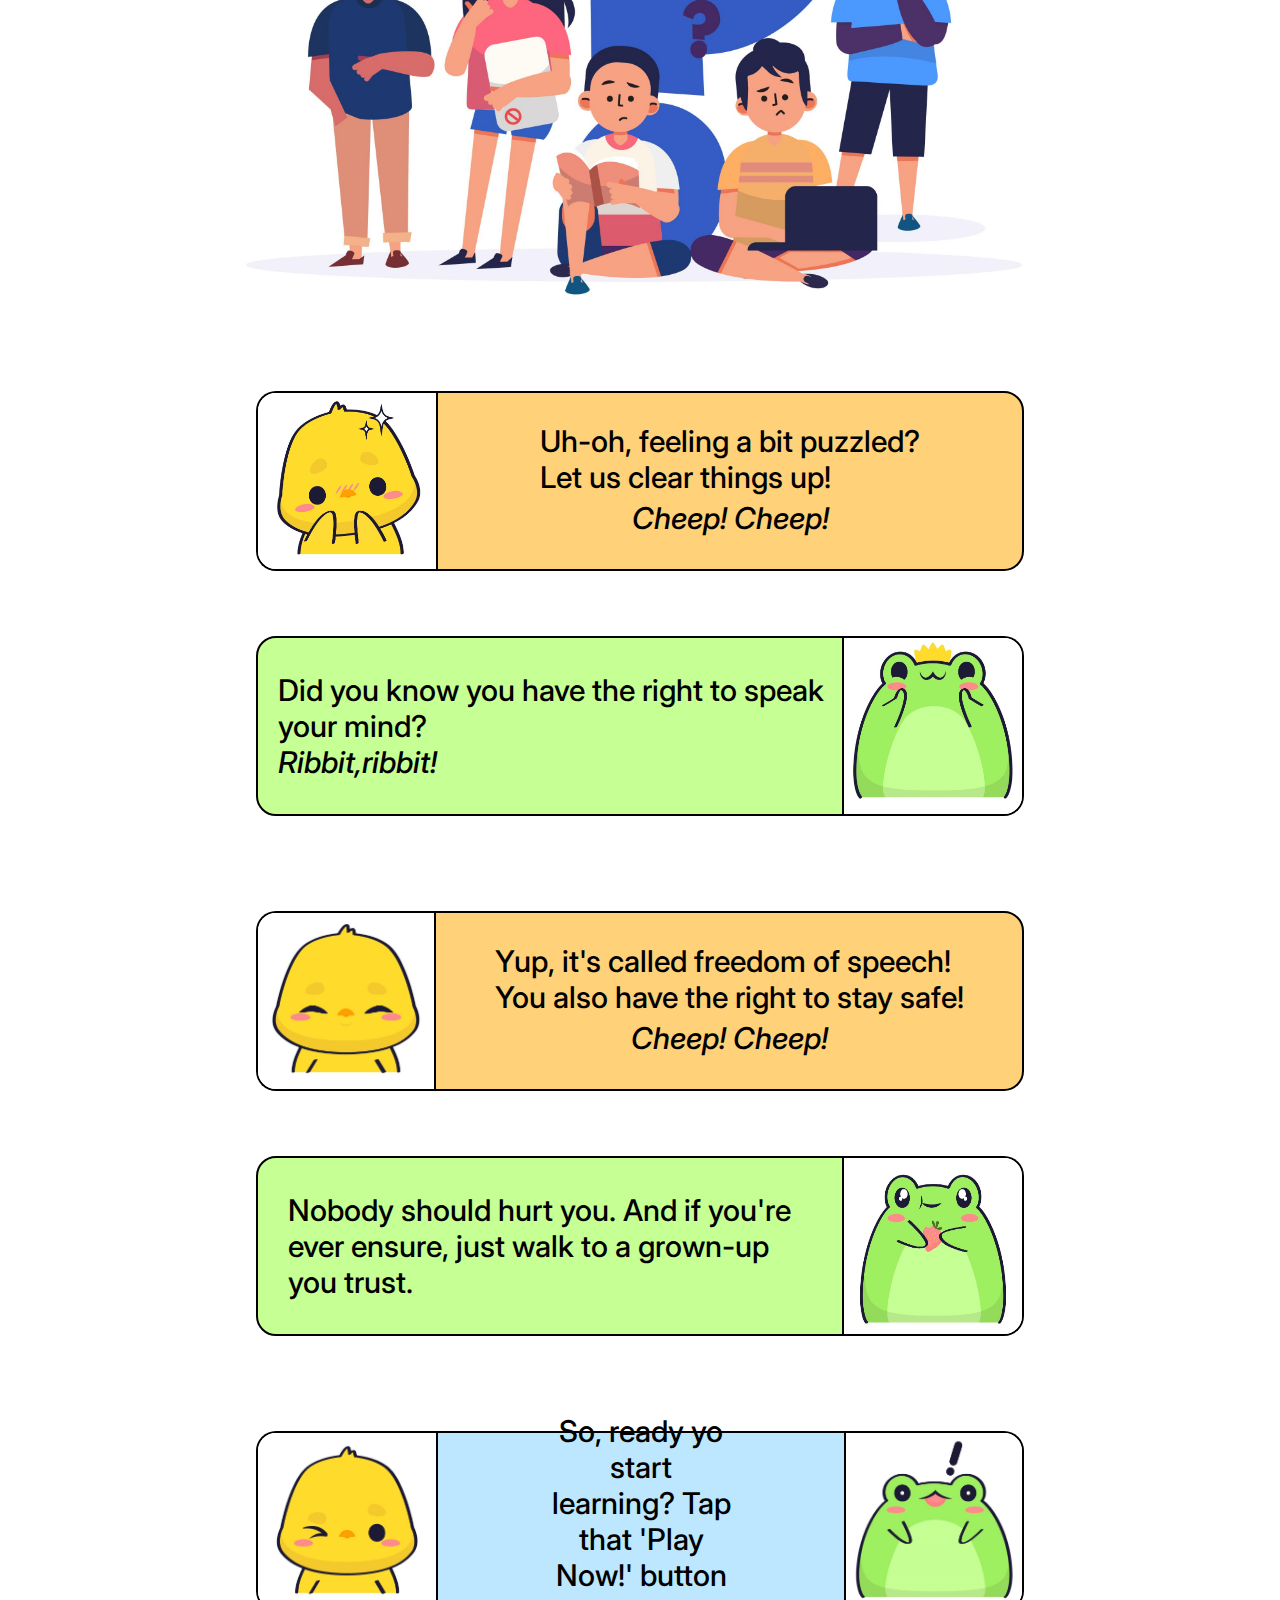
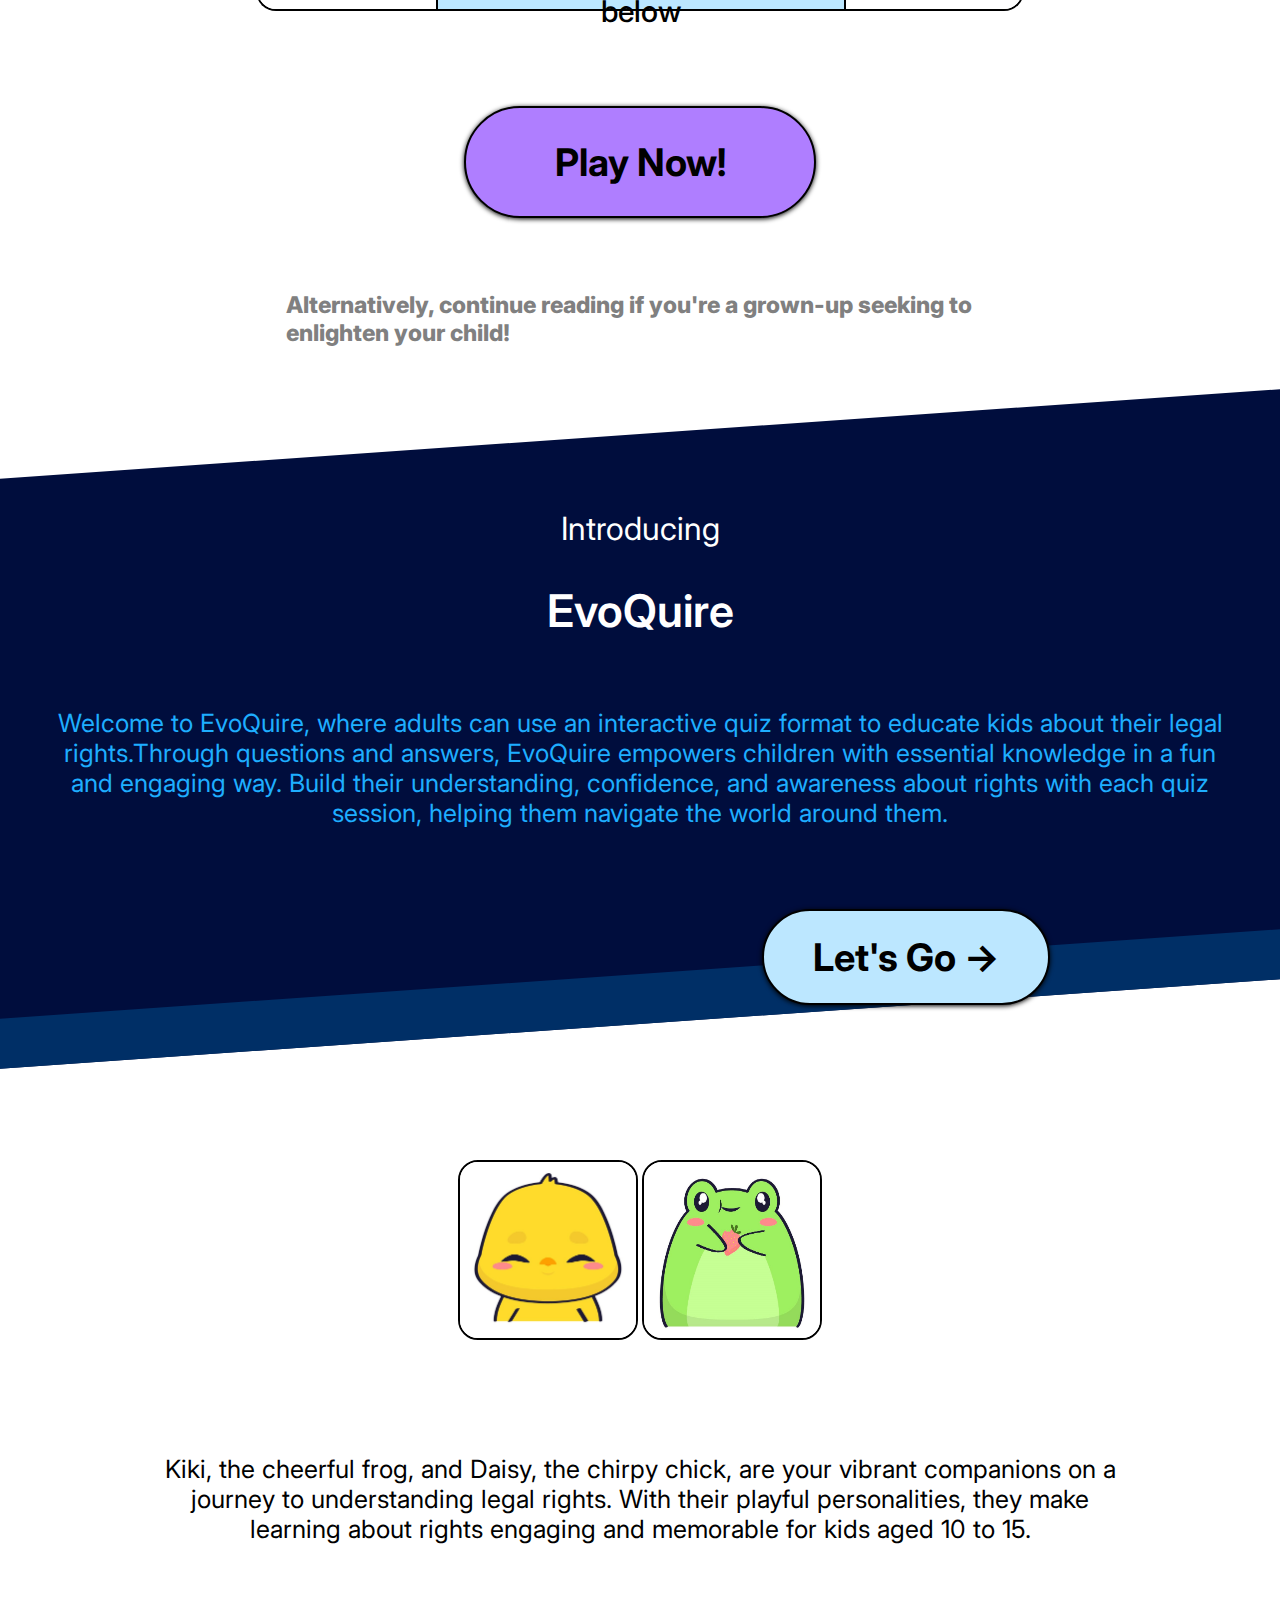
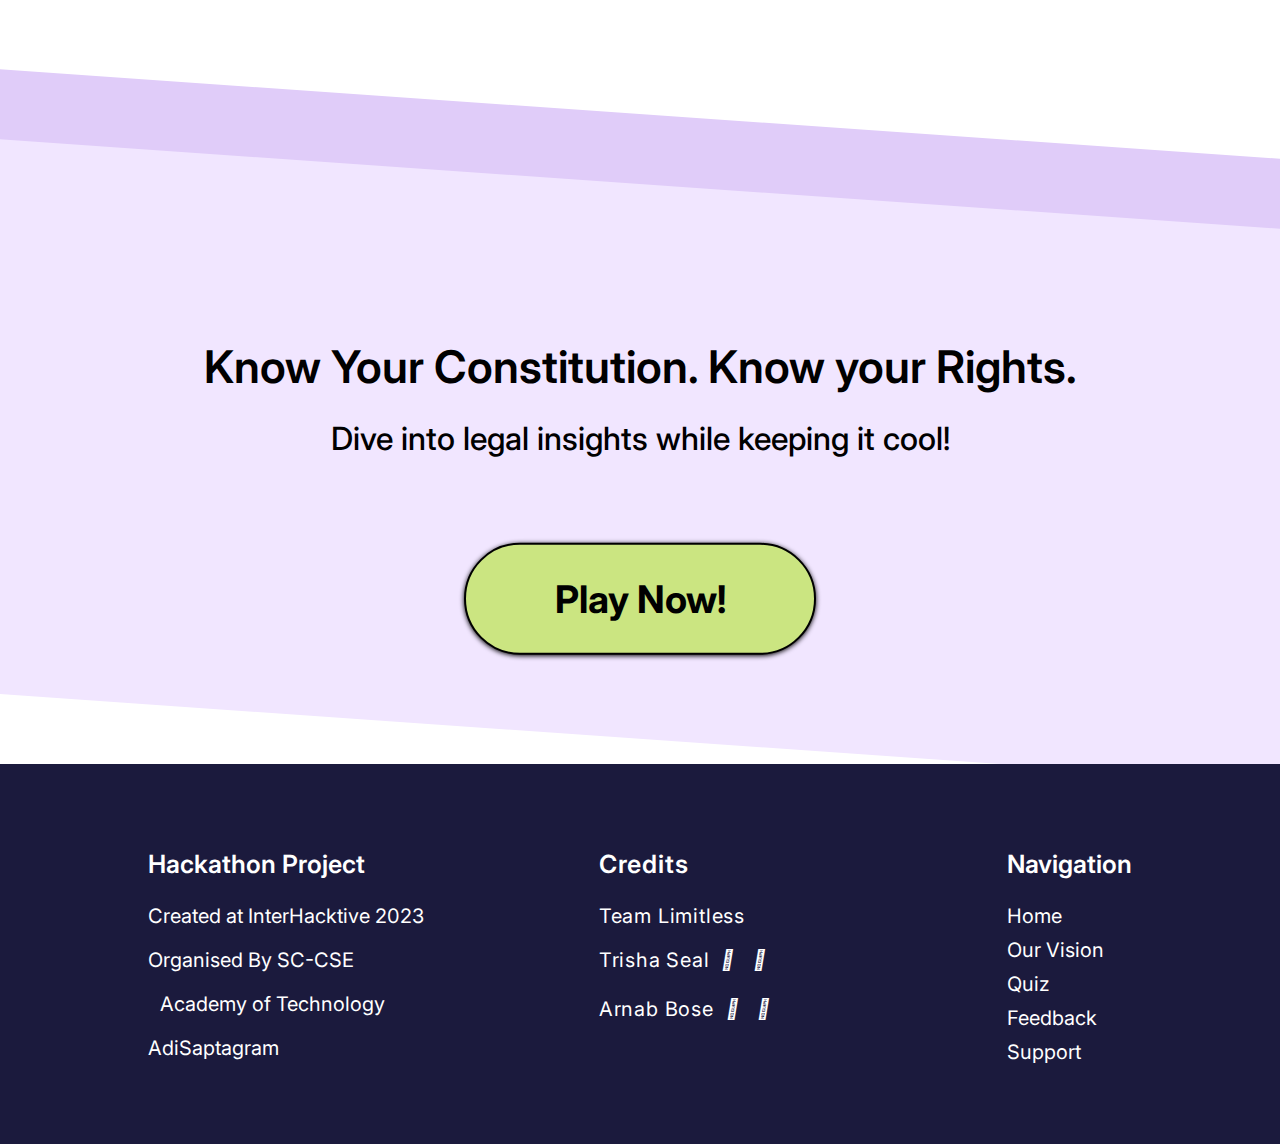
==== commit 9a243299: "Merge pull request #14 from EmberTSeal/main" ====
--- a/index.html
+++ b/index.html
@@ -13,6 +13,9 @@
   <link href="https://fonts.googleapis.com/css2?family=Inter:wght@100;200;300;400;500;600;700;800;900&display=swap"
     rel="stylesheet" />
   <link rel="icon" type="image/x-icon" href="assets/logo.svg">
+  <link rel="stylesheet" href="https://cdnjs.cloudflare.com/ajax/libs/font-awesome/4.7.0/css/font-awesome.min.css">
+  <script src="JAVASCRIPT/headerscript.js" defer></script>
+
   <title>EvoQuire - Home</title>
 </head>
 
@@ -23,6 +26,7 @@
       <p class="header">EvoQuire</p>
     </div>
     <div class="links">
+      <i class="fa fa-bars icon" id="icon" onclick = toggler()></i>
       <ul class="link-right">
         <li><a href="index.html" class="header-link" id="current">Home</a></li>
         <li><a href="about.html" class="header-link">Our Vision</a></li>
@@ -32,11 +36,21 @@
       </ul>
     </div>
   </header>
+  <div id="dropdown">
+    <ul>
+      <li><a href="index.html" id="current" class="header-link">Home</a></li>
+      <li><a href="about.html" class="header-link">Our Vision</a></li>
+      <li><a href="quiz.html" class="header-link">Quiz</a></li>
+      <li><a href="feedback.html"  class="header-link">Feedback</a></li>
+      <li><a href="support.html" class="header-link">Support</a></li>
+    </ul>
+  </div>
+
   <!--no change above -->
   <main class="content">
     <section class="daisy-1">
-      <div class="area-1">
-        <img src="assets/daisy/daisy_02.jpg" alt="daisy" class="image-1">
+      <div class="area-1 area">
+        <img src="assets/daisy/daisy_02.jpg" alt="daisy" class="image-1 diagimage">
         <div class="dialogue-1">
           <p class="dialogue-daisy-1">Hi! I'm Daisy!</p>
           <p class="dialogue-daisy-1" id="daisy">Cheep! Cheep!</p>
@@ -44,23 +58,21 @@
       </div>
     </section>
     <section class="daisy-2">
-      <div class="area-2">
-        <img src="assets/kiki/kiki_01.jpg" alt="Kiki" class="image-2">
+      <div class="area-2 area">
+        <img src="assets/kiki/kiki_01.jpg" alt="Kiki" class="image-2 diagimage">
         <div class="dialogue-2">
-          <p class="dialogue-daisy-2">And I'm Kiki!</p>
-          <p class="dialogue-daisy-2">Hey there,curious minds!</p>
-          <p class="dialogue-daisy-2" id="daisy">Ribbit!</p>
+          <p class="dialogue-daisy-2">And I'm Kiki! Hey there,curious minds!<i>Ribbit!</i></p>
         </div>
       </div>
     </section>
     <section class="daisy-3">
-      <div class="area-3">
-        <img src="assets/daisy/daisy_06.jpg" alt="daisy" class="image-3">
+      <div class="area-3 area">
+        <img src="assets/daisy/daisy_06.jpg" alt="daisy" class="image-3 diagimage">
         <div class="dialogue-3">
           <p class="dialogue-daisy-3">We're here to help you understand something super important - your legal rights!
           </p>
         </div>
-        <img src="assets/kiki/kiki_05.jpg" alt="kiki" class="image-4">
+        <img src="assets/kiki/kiki_05.jpg" alt="kiki" class="image-4 diagimage">
       </div>
     </section>
     <section class="upper-upper">
@@ -77,8 +89,8 @@
       </div>
     </section>
     <section class="daisy-1">
-      <div class="area-1">
-        <img src="assets/daisy/daisy_01.jpg" alt="daisy" class="image-1">
+      <div class="area-1 area">
+        <img src="assets/daisy/daisy_01.jpg" alt="daisy" class="image-1 diagimage">
         <div class="dialogue-1">
           <p class="dialogue-daisy-1">Uh-oh, feeling a bit puzzled?<br>Let us clear things up!</p>
           <p class="dialogue-daisy-1" id="daisy">Cheep! Cheep!</p>
@@ -86,8 +98,8 @@
       </div>
     </section>
     <section class="daisy-5">
-      <div class="area-5">
-        <img src="assets/kiki/kiki_04.jpg" alt="Kiki" class="image-5">
+      <div class="area-5 area">
+        <img src="assets/kiki/kiki_04.jpg" alt="Kiki" class="image-5 diagimage">
         <div class="dialogue-5">
           <p class="dialogue-daisy-5">Did you know you have the right to speak your mind?</p>
           <p class="dialogue-daisy-5" id="daisy">Ribbit,ribbit!</p>
@@ -95,17 +107,17 @@
       </div>
     </section>
     <section class="daisy-6">
-      <div class="area-6">
-        <img src="assets/daisy/daisy_04.jpg" alt="daisy" class="image-6">
+      <div class="area-6 area">
+        <img src="assets/daisy/daisy_04.jpg" alt="daisy" class="image-6 diagimage">
         <div class="dialogue-6">
-          <p class="dialogue-daisy-6">Yup, it's called freedom of speech <br>You also have the right to stay safe</p>
+          <p class="dialogue-daisy-6">Yup, it's called freedom of speech! <br>You also have the right to stay safe!</p>
           <p class="dialogue-daisy-6" id="daisy">Cheep! Cheep!</p>
         </div>
       </div>
     </section>
     <section class="daisy-7">
-      <div class="area-7">
-        <img src="assets/kiki/kiki_03.jpg" alt="Kiki" class="image-7">
+      <div class="area-7 area">
+        <img src="assets/kiki/kiki_03.jpg" alt="Kiki" class="image-7 diagimage">
         <div class="dialogue-7">
           <p class="dialogue-daisy-7">Nobody should hurt you. And if you're ever ensure, just walk to a grown-up you
             trust.</p>
@@ -113,12 +125,12 @@
       </div>
     </section>
     <section class="daisy-8">
-      <div class="area-8">
-        <img src="assets/daisy/daisy_06.jpg" alt="daisy" class="image-8">
+      <div class="area-8 area">
+        <img src="assets/daisy/daisy_06.jpg" alt="daisy" class="image-8 diagimage">
         <div class="dialogue-8">
           <p class="dialogue-daisy-8">So, ready yo start learning? Tap that 'Play Now!' button below</p>
         </div>
-        <img src="assets/kiki/kiki_05.jpg" alt="kiki" class="image-9">
+        <img src="assets/kiki/kiki_05.jpg" alt="kiki" class="image-9 diagimage">
       </div>
     </section>
     <div class="button-1">
--- a/CSS/indexstyle.css
+++ b/CSS/indexstyle.css
@@ -30,6 +30,7 @@
   display: flex;
   justify-content: space-evenly;
   list-style: none;
+  text-align: left;
 }
 
 .header-link {
@@ -127,6 +128,7 @@
 
 .dialogue-daisy-2 {
   margin: 0px;
+  padding-left: 20px;
   font-size: 30px;
   font-weight: 500;
 }
@@ -767,4 +769,128 @@
 i {
     padding-left: 6px;
     padding-right: 6px;
+}
+
+
+.links{
+  padding-top: 0;
+}
+
+@media screen and (max-width: 1150px) {
+  .navbar{
+      display: flex;
+  }
+
+  .link-right {
+      display: none;
+  }
+  .links a.icon {
+    float: right;
+    width: 50px;
+    height: 50px;
+    display: block;
+    color: black; 
+  }
+  main{
+      margin: 0;
+    margin-left: 10vw;
+    }
+  .middle-dark{
+    height: 850px;
+  }
+  .image-holder{
+      height: 100%;
+      width: 100%;
+      margin:0;
+  }
+
+  .area{
+    height: 50%;
+    width: 90%;
+  }
+
+  .area p{
+    font-size: 25px;
+  }
+  .dialogue-daisy-2{
+    padding-left: 12px;
+  }
+
+  .dialogue-daisy-8{
+    padding: 0;
+  }
+
+  #dropdown{
+      display:none;
+      flex-direction: column;
+      background-color: #1b1a3d;
+  }
+  #dropdown ul{
+      list-style: none;
+  }
+  #dropdown ul li{
+      padding: 10px;
+  }
+  #dropdown a{
+      color: white;
+      border-color: white;
+  }
+  #title-2{
+    font-size: 30px;
+    text-align: center;
+  }
+  #text-2{
+    font-size: 25px;
+  }
+  .play-btn-3{
+    font-size: 12px;
+  }
+  .play-btn-3 a{
+    font-size: 25px;
+  }
+
+}
+
+@media screen and (min-width:1151px){
+  #icon{
+      display: none;
+  }
+  #dropdown{
+      display: none;
+  }
+}
+
+@media screen and (max-width: 950px){
+  .lower{
+      flex-direction: column;
+      align-items: center;
+  }
+  .lower div{
+      text-align: center;
+  }
+  .navigation{
+      padding-right: 50px;
+  }
+}
+
+@media screen and (max-width: 690px){
+  .area p{
+    font-size: 22px;
+  }
+
+  p.dialogue-daisy-3{
+    font-size: 18px;
+  }
+
+  .dialogue-2{
+    padding-top: 0;
+  }
+
+  .middle-dark-2{
+    height: 750px;
+  }
+  .middle-light-2{
+    position:relative;
+    bottom: 800px;
+  }
 }